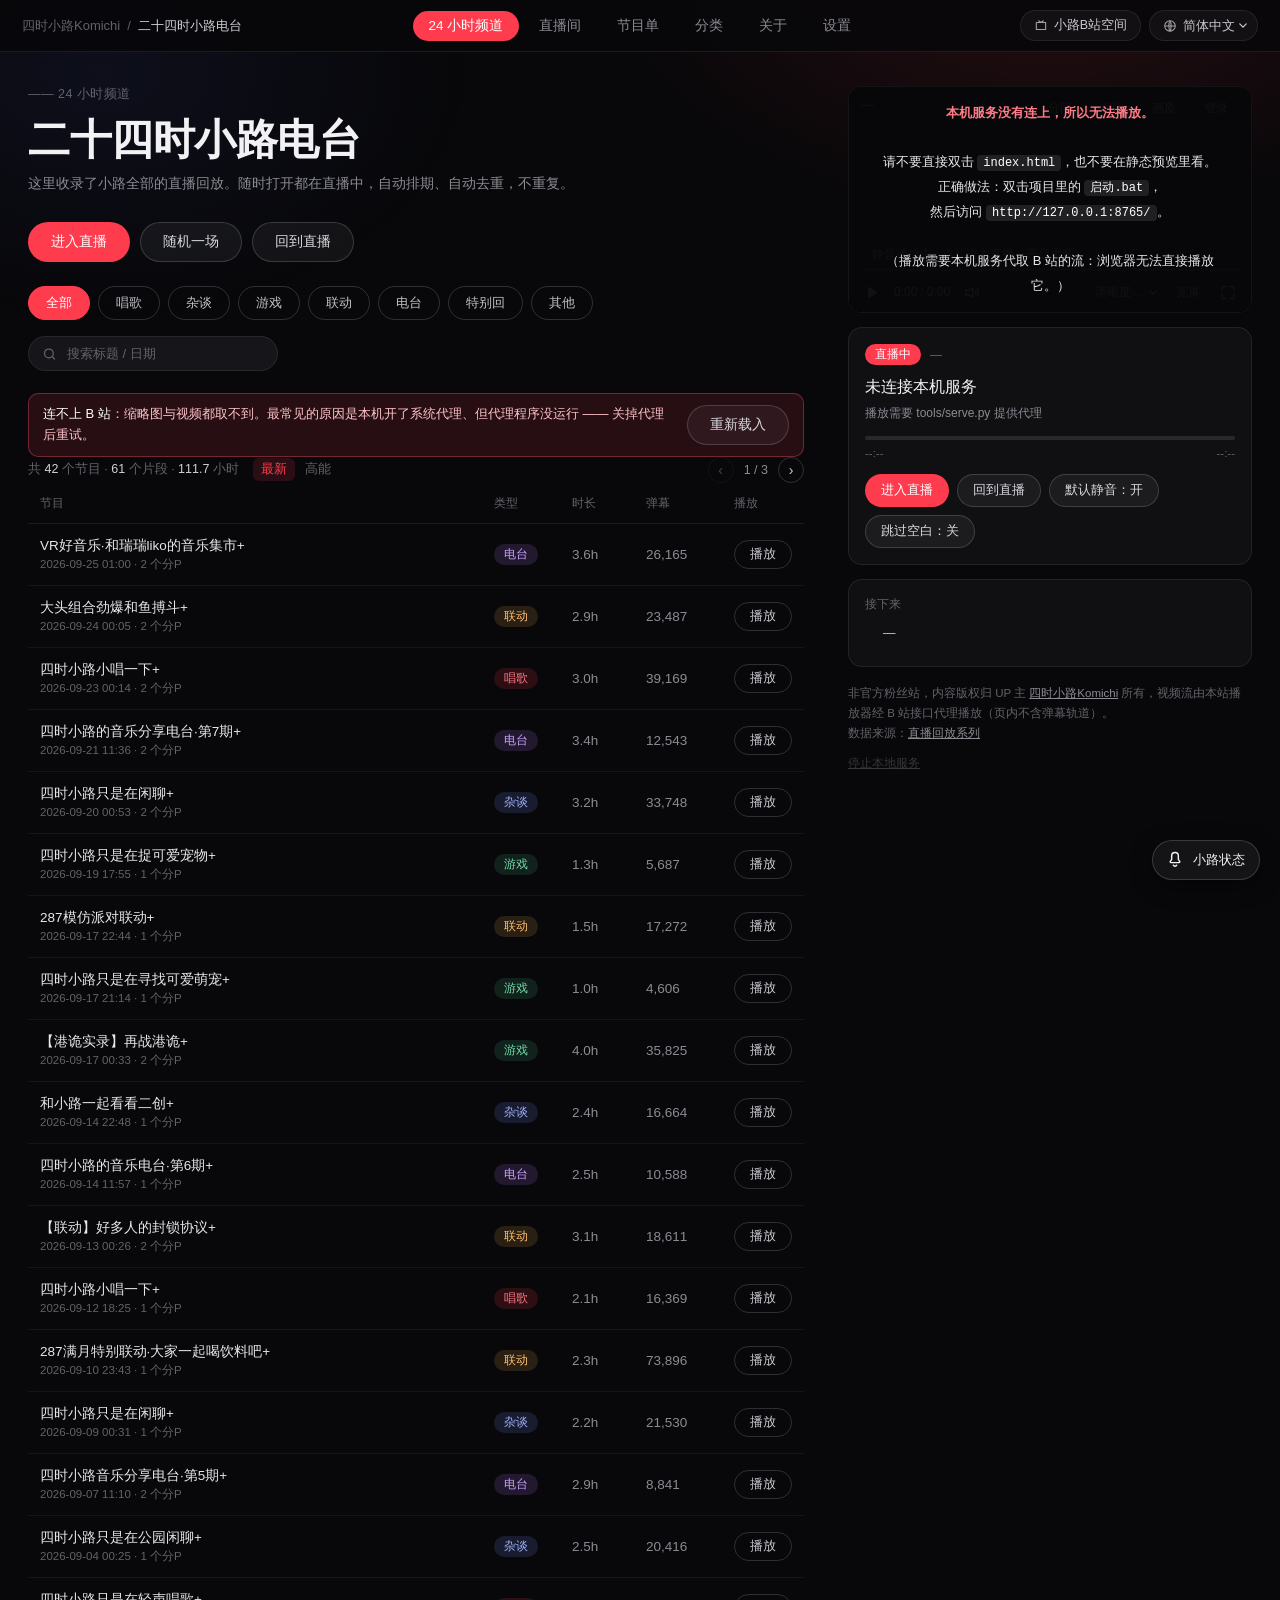
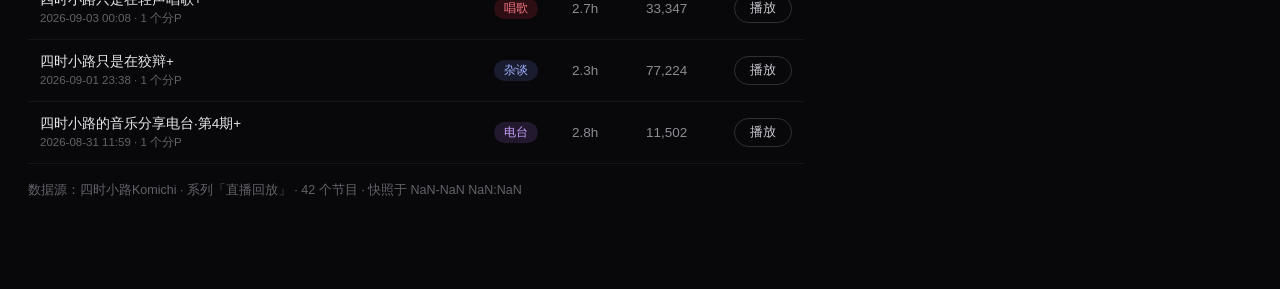
==== index.html @ 68385ced "新增直播间互动与 HTTP-FLV 直播流播放 - 直播间互动：扫码登录取得 SESSDATA + bili_jct，支持发弹幕、独轮车，接口走 WBI 签名 - 直播流播放：内置 mpegts.js" ====
<!DOCTYPE html>
<html lang="zh-CN">
<head>
<meta charset="utf-8">
<meta name="viewport" content="width=device-width, initial-scale=1">
<title>二十四时小路电台 · 四时小路 24 小时直播回放</title>
<link rel="stylesheet" href="assets/style.css">
</head>
<body>
<div class="glow"></div>

<header class="topbar">
  <div class="tb-left">
    <span class="tb-brand">四时小路Komichi</span>
    <span class="tb-sep">/</span>
    <span class="tb-cur">二十四时小路电台</span>
  </div>
  <nav class="tb-tabs">
    <a class="tab" data-view="live" href="#/live">24 小时频道</a>
    <a class="tab" data-view="broadcast" href="#/broadcast">直播间</a>
    <a class="tab" data-view="schedule" href="#/schedule">节目单</a>
    <a class="tab" data-view="categories" href="#/categories">分类</a>
    <a class="tab" data-view="about" href="#/about">关于</a>
    <a class="tab" data-view="settings" href="#/settings">设置</a>
  </nav>
  <div class="tb-right">
    <a class="ghost-btn" href="https://space.bilibili.com/1512246445" target="_blank" rel="noopener">
      <svg viewBox="0 0 24 24" fill="none" stroke="currentColor" stroke-width="1.8" stroke-linecap="round" stroke-linejoin="round"><path d="M4 6h16v12H4z"/><path d="M8 3l4 3 4-3"/></svg>
      小路B站空间
    </a>
    <label class="ghost-btn lang-wrap">
      <svg viewBox="0 0 24 24" fill="none" stroke="currentColor" stroke-width="1.8"><circle cx="12" cy="12" r="9"/><path d="M3 12h18M12 3c2.5 2.7 2.5 15.3 0 18M12 3c-2.5 2.7-2.5 15.3 0 18"/></svg>
      <select id="lang" title="界面语言">
        <option value="zh-Hans">简体中文</option>
        <option value="zh-Hant">繁體中文</option>
      </select>
    </label>
  </div>
</header>

<main class="wrap">
  <aside class="strip strip-left" id="strip-left">
    <div class="strip-h">本场分段<span id="strip-left-sub"></span></div>
    <div class="strip-body" id="strip-left-body"></div>
  </aside>

  <div class="views">

    <section class="view active" id="view-live">
      <div class="eyebrow">—— 24 小时频道</div>
      <h1 class="title">二十四时小路电台</h1>
      <p class="sub">这里收录了小路全部的直播回放。随时打开都在直播中，自动排期、自动去重，不重复。</p>

      <div class="actions">
        <button class="btn primary" data-action="unmute">进入直播</button>
        <button class="btn ghost" id="btn-random">随机一场</button>
        <button class="btn ghost" data-action="resync">回到直播</button>
      </div>

      <div class="filters">
        <div class="chips" id="chips"></div>
        <label class="search">
          <svg viewBox="0 0 24 24" fill="none" stroke="currentColor" stroke-width="2" stroke-linecap="round"><circle cx="11" cy="11" r="7"/><path d="M20 20l-3.5-3.5"/></svg>
          <input id="q" placeholder="搜索标题 / 日期">
        </label>
      </div>

      <div class="net-alert" id="net-alert" hidden></div>

      <div class="list-head">
        <div>
          <span class="stat" id="stat">—</span>
          <span class="sorts">
            <button class="sort active" data-sort="date">最新</button>
            <button class="sort" data-sort="score">高能</button>
          </span>
        </div>
        <div class="pager">
          <button id="prev" aria-label="上一页">‹</button>
          <span id="page-info">1 / 1</span>
          <button id="next" aria-label="下一页">›</button>
        </div>
      </div>

      <table class="list">
        <thead>
          <tr>
            <th class="col-title">节目</th>
            <th class="col-cat">类型</th>
            <th class="col-dur">时长</th>
            <th class="col-dm">弹幕</th>
            <th class="col-act">播放</th>
          </tr>
        </thead>
        <tbody id="rows">
          <tr><td colspan="5" class="empty">正在载入节目单…</td></tr>
        </tbody>
      </table>

      <div class="stat" id="meta-line" style="margin-top:18px"></div>
    </section>

    <section class="view" id="view-broadcast">
      <div class="eyebrow">—— 直播间</div>
      <div class="live-card live-status-card">
        <div class="live-card-h">直播状态</div>
        <div class="live-info" id="live-info">正在获取开播状态…</div>
        <label class="live-qn" id="live-qn-box" hidden>清晰度
          <select id="live-qn"></select>
        </label>
      </div>

      <div class="live-card live-chat-card">
        <div class="live-card-h">实时弹幕<span class="live-wheel-note" id="live-chat-state"></span></div>
        <div class="live-chat" id="live-chat">
          <div class="chat-line chat-sys">连接弹幕服务器…</div>
        </div>
      </div>

      <div class="live-card">
        <div class="live-card-h">发弹幕
          <button class="btn small ghost live-wheel-btn" id="wheel-toggle" type="button">独轮车</button>
        </div>
        <p class="live-note" id="live-cred-state">正在检查登录状态…</p>
        <div class="live-cred" id="live-cred-box" hidden>
          <input id="live-jct" type="password" autocomplete="off"
                 placeholder="粘贴 bili_jct（扫码登录会自动带上）">
          <button class="btn small primary" id="live-jct-save">保存</button>
        </div>
        <div class="live-send">
          <input id="live-msg" maxlength="30" placeholder="发条弹幕吧（最多 30 字）">
          <button class="btn small primary" id="live-send">发送</button>
        </div>
        <div class="live-result" id="live-result"></div>
      </div>

      <div class="live-wheel-pop" id="wheel-pop" hidden>
        <div class="live-card">
          <div class="live-card-h">独轮车
            <button class="btn small ghost live-wheel-btn" id="wheel-close" type="button">收起</button>
          </div>
          <p class="live-note">循环发送同一条弹幕。刷屏有被 B 站限流或封禁弹幕权限的风险，
            请节制；连续 3 次发送失败会自动停止。</p>
          <div class="live-send">
            <input id="wheel-msg" maxlength="30" placeholder="要循环发送的弹幕">
          </div>
          <div class="live-wheel-opts">
            <label>间隔 <input id="wheel-interval" type="number" min="1" max="60" step="0.5" value="3"> 秒</label>
            <label>条数 <input id="wheel-count" type="number" min="1" max="200" value="20"> 条</label>
          </div>
          <div class="qp-btns">
            <button class="btn small primary" id="wheel-start">开始</button>
            <button class="btn small ghost" id="wheel-stop" hidden>停止</button>
          </div>
          <div class="live-result" id="wheel-state"></div>
        </div>
      </div>
    </section>

    <section class="view" id="view-schedule">
      <div class="eyebrow">—— 节目单</div>
      <h1 class="title sm">接下来播什么</h1>
      <p class="sub">频道按固定时间轴循环。同一场在 111.7 小时内只出现一次，所以任意 24 小时内不会有重复。</p>

      <div class="actions">
        <button class="chip" data-horizon="86400">24 小时</button>
        <button class="chip" data-horizon="259200">72 小时</button>
        <button class="chip" data-horizon="0">整个循环</button>
      </div>

      <div class="list-head"><span class="stat" id="sch-stat">—</span></div>

      <table class="list">
        <thead>
          <tr>
            <th class="col-time">开始</th>
            <th class="col-title">节目</th>
            <th class="col-cat">类型</th>
            <th class="col-dur">时长</th>
            <th class="col-act">播放</th>
          </tr>
        </thead>
        <tbody id="sch-rows"></tbody>
      </table>
    </section>

    <section class="view" id="view-categories">
      <div class="eyebrow">—— 分类</div>
      <h1 class="title sm">按类型浏览</h1>
      <p class="sub">分类同时决定排期池：在「24 小时频道」里取消某一类后，时间轴只会在剩下的类型里循环。</p>

      <div class="cat-cards" id="cat-cards"></div>

      <div class="list-head"><span class="stat" id="cat-stat">—</span></div>

      <table class="list">
        <thead>
          <tr>
            <th class="col-title">节目</th>
            <th class="col-cat">类型</th>
            <th class="col-dur">时长</th>
            <th class="col-dm">弹幕</th>
            <th class="col-act">播放</th>
          </tr>
        </thead>
        <tbody id="cat-rows"></tbody>
      </table>
    </section>

    <section class="view" id="view-about">
      <div class="eyebrow">—— 关于</div>
      <h1 class="title sm">关于这个频道</h1>
      <div class="about-grid" id="about-body"></div>
    </section>

    <section class="view" id="view-settings">
      <div class="eyebrow">—— 设置</div>
      <h1 class="title sm">设置</h1>
      <p class="sub">快捷键<b>默认全部留空</b>，需要你自己按一遍来绑定。绑定后在任何页面都生效；
        只存在本机浏览器里，不上传。</p>

      <div class="live-card">
        <div class="live-card-h">快捷键
          <button class="btn small ghost live-wheel-btn" id="keys-reset" type="button">全部清除</button>
        </div>
        <div class="key-list" id="keys-list"></div>
        <p class="live-note" id="keys-tip">点右侧按键格，然后按下你想用的组合键（Esc 取消）。</p>
      </div>

      <div class="live-card" style="margin-top:18px">
        <div class="live-card-h">自动分段
          <button class="btn small ghost live-wheel-btn" id="seg-run" type="button">给最新一期分段</button>
        </div>
        <label class="seg-auto">
          <input type="checkbox" id="seg-auto"> 出现新回放时自动分段
        </label>
        <p class="live-note">分段＝把回放里「在唱」的片段切出来，靠下载音频 + ffmpeg 分析得到，
          每场几分钟到十几分钟。开启后只对新出现的回放生效，不会回头补历史缺口。</p>
        <div class="live-result" id="seg-note"></div>
        <div class="live-result" id="seg-state"></div>
      </div>
      <div class="live-card" style="margin-top:18px">
        <div class="live-card-h">从浏览器一键启动</div>
        <p class="live-note">浏览器不能直接运行 EXE，所以要注册一个自定义协议（只写当前用户，
          不需要管理员）。注册后把下面的链接<b>拖到书签栏</b>：以后点这个书签就能启动本程序
          —— 没在跑就启动，已在跑就把页面打开。</p>
        <p class="proto-row">
          <a class="proto-link" id="proto-link" href="#" draggable="true">▶ 启动小路电台</a>
        </p>
        <div class="qp-btns">
          <button class="btn small primary" id="proto-reg" type="button">注册 / 修复</button>
          <button class="btn small ghost" id="proto-unreg" type="button">取消注册</button>
        </div>
        <div class="live-result" id="proto-state"></div>
      </div>
    </section>

  </div>

  <aside class="col-right">
    <div class="player-box" id="player-box">
      <video id="player" playsinline preload="metadata"></video>

      <div class="pv-top">
        <div class="pv-title" id="pv-title">—</div>
        <div class="pv-topbtns">
          <button class="pv-btn" id="btn-chapters">分段</button>
          <button class="pv-btn" id="btn-mark">标注</button>
          <button class="pv-btn" id="btn-quality">画质</button>
          <button class="pv-btn" id="btn-login"><span id="login-label">登录</span></button>
        </div>
      </div>

      <div class="pv-ctrl" id="pv-ctrl">
        <div class="pv-progress" id="ctrl-progress" title="点击跳转">
          <div class="pv-buffer" id="ctrl-buffer"></div>
          <div class="pv-filled" id="ctrl-filled"></div>
          <div class="pv-dot" id="ctrl-dot"></div>
        </div>
        <div class="pv-bar">
          <button class="pv-ic" id="ctrl-play" title="播放 / 暂停">
            <svg class="i-play" viewBox="0 0 24 24" fill="currentColor"><path d="M7 4l13 8-13 8z"/></svg>
            <svg class="i-pause" viewBox="0 0 24 24" fill="currentColor"><path d="M7 4h3.5v16H7zM13.5 4H17v16h-3.5z"/></svg>
          </button>
          <span class="pv-time"><span id="ctrl-cur">0:00</span><em>/</em><span id="ctrl-dur">0:00</span></span>
          <div class="pv-volwrap">
            <button class="pv-ic" id="ctrl-mute" title="静音">
              <svg class="i-vol" viewBox="0 0 24 24" fill="none" stroke="currentColor" stroke-width="1.8" stroke-linecap="round" stroke-linejoin="round"><path d="M4 9v6h4l5 3.5v-13L8 9H4z"/><path d="M16 9.5a3.5 3.5 0 010 5M18.5 7a7 7 0 010 10"/></svg>
              <svg class="i-mute" viewBox="0 0 24 24" fill="none" stroke="currentColor" stroke-width="1.8" stroke-linecap="round" stroke-linejoin="round"><path d="M4 9v6h4l5 3.5v-13L8 9H4z"/><path d="M16 10l4 4M20 10l-4 4"/></svg>
            </button>
            <input type="range" id="ctrl-vol" class="pv-vol" min="0" max="1" step="0.05" value="1" title="音量">
          </div>
          <div class="pv-grow"></div>
          <select class="pv-sel" id="quality" title="清晰度"><option value="80">清晰度…</option></select>
          <button class="pv-ic pv-txt" id="btn-theater" title="网页全屏">宽屏</button>
          <button class="pv-ic" id="ctrl-fs" title="全屏">
            <svg viewBox="0 0 24 24" fill="none" stroke="currentColor" stroke-width="1.8" stroke-linecap="round" stroke-linejoin="round"><path d="M4 9V5a1 1 0 011-1h4M15 4h4a1 1 0 011 1v4M20 15v4a1 1 0 01-1 1h-4M9 20H5a1 1 0 01-1-1v-4"/></svg>
          </button>
        </div>
      </div>

      <div class="login-panel" id="login-panel" hidden>
        <div class="login-qr" id="login-qr"></div>
        <div class="login-status" id="login-status">正在获取二维码…</div>
        <div class="qp-btns">
          <button class="btn small ghost" id="btn-logout" hidden>退出登录</button>
          <button class="btn small ghost" id="btn-login-close">收起</button>
        </div>
      </div>

      <div class="mute-hint" id="mute-hint">静音播放中 · 点「进入直播」开启声音</div>
      <div class="offline-banner" id="offline-banner" hidden></div>
    </div>

    <div class="quality-panel" id="quality-panel" hidden>
      <div class="qp-h">画质与 1080P</div>
      <p>回放台用的是<b>自己的播放器</b>，清晰度由播放器右上角的<b>清晰度下拉框</b>直接切换，
        不会跳去 B 站页面。视频流由本机服务代取，所以能在页面内直接播放。</p>
      <p><b>未登录最高 480P</b>（接口虽列出 1080P 档位，但未登录时只实际下发 360P/480P）。
        要 1080P 需要登录：点播放器右上角「<b>登录</b>」，
        用 B 站 App 扫码即可，<b>整个过程都在本页完成</b>，不会离开回放台。</p>
      <p>登录信息只保存在本机 <code>tools/sessdata.txt</code>，只发给 B 站自己的接口，
        不经任何第三方。<b>本站不收集、不上传你的账号信息。</b></p>
      <div class="qp-btns">
        <button class="btn small primary" id="btn-login-2">扫码登录 B 站</button>
        <button class="btn small ghost" id="btn-reload-player">重新加载当前片段</button>
        <button class="btn small ghost" id="btn-qp-close">收起</button>
      </div>
    </div>

    <div class="mark-panel" id="mark-panel" hidden>
      <div class="qp-h">标注片段</div>
      <p>片段由 <code>tools/auto_segments.py</code> 从音频响度自动检测，已写入
        <code>data/segments.js</code>。这里用于<b>手工修正</b>个别不准的地方：
        播放到片段开头按 <code>M</code>，到片段结尾再按 <code>M</code>，即成对记下一段。
        标完把下面的 JSON 覆盖到 <code>data/segments.js</code>，再打开「跳过空白」。</p>
      <div class="mp-cur" id="mark-cur">—</div>
      <ol class="mp-list" id="mark-list"><li class="mp-empty">还没有标记</li></ol>
      <div class="qp-btns">
        <button class="btn small ghost" id="btn-mark-undo">撤销上一个</button>
        <button class="btn small ghost" id="btn-mark-clear">清空本分P</button>
      </div>
      <textarea class="mp-json" id="mark-json" readonly rows="5" spellcheck="false"></textarea>
    </div>

    <div class="chapters-panel" id="chapters-panel" hidden>
      <div class="qp-h">本场分段<span id="chapters-sub"></span></div>
      <div class="chap-list" id="chap-list"></div>
    </div>

    <div class="np">
      <div class="np-top">
        <span class="badge" id="np-live">直播中</span>
        <span class="np-cat" id="np-cat">—</span>
      </div>
      <div class="np-title" id="np-title">正在载入…</div>
      <div class="np-meta" id="np-meta">—</div>
      <div class="bar"><i id="np-bar"></i></div>
      <div class="np-times"><span id="np-pos">--:--</span><span id="np-dur">--:--</span></div>
      <div class="np-btns">
        <button class="btn small primary" data-action="unmute">进入直播</button>
        <button class="btn small ghost" data-action="resync">回到直播</button>
        <button class="btn small ghost" id="btn-mutedef">默认静音：开</button>
        <button class="btn small ghost" id="btn-skip">跳过空白：关</button>
      </div>
    </div>

    <div class="next">
      <div class="next-h">接下来</div>
      <ol id="next-list"><li>—</li></ol>
    </div>

    <div class="credits">
      非官方粉丝站，内容版权归 UP 主
      <a href="https://space.bilibili.com/1512246445" target="_blank" rel="noopener">四时小路Komichi</a>
      所有，视频流由本站播放器经 B 站接口代理播放（页内不含弹幕轨道）。<br>
      数据来源：<a href="https://space.bilibili.com/1512246445/lists/5157110?type=series" target="_blank" rel="noopener">直播回放系列</a>
      <br><button id="btn-quit" type="button" style="margin-top:10px;background:none;border:0;padding:0;color:inherit;opacity:.5;font:inherit;text-decoration:underline;cursor:pointer">停止本地服务</button>
    </div>
  </aside>

  <aside class="strip strip-right" id="strip-right">
    <div class="strip-h">接下来</div>
    <div class="strip-body" id="strip-right-body"></div>
  </aside>
</main>

<!-- 小路状态：右下角悬浮按钮，点击展开面板。
     默认收起，避免遮挡视频；有新内容时按钮显示红点提示。 -->
<div class="status-dock" id="status-dock">
  <button class="status-fab" id="status-fab" type="button"
          aria-expanded="false" aria-controls="status-panel" title="小路状态">
    <span class="status-fab-dot" id="status-fab-dot" hidden></span>
    <svg viewBox="0 0 24 24" width="20" height="20" aria-hidden="true">
      <path d="M12 3a4 4 0 0 1 4 4v4.2l1.6 2.4a1 1 0 0 1-.83 1.55H7.23a1 1 0 0 1-.83-1.55L8 11.2V7a4 4 0 0 1 4-4Z"
            fill="none" stroke="currentColor" stroke-width="1.7" stroke-linejoin="round"/>
      <path d="M10 18.2a2.2 2.2 0 0 0 4 0" fill="none" stroke="currentColor"
            stroke-width="1.7" stroke-linecap="round"/>
    </svg>
    <span class="status-fab-text">小路状态</span>
  </button>

  <div class="status-panel" id="status-panel" hidden>
    <div class="status-panel-h">
      <span>小路状态</span>
      <div class="status-panel-tools">
        <button class="status-mini" id="status-refresh" type="button" title="刷新">刷新</button>
        <button class="status-mini" id="status-close" type="button" title="收起">收起</button>
      </div>
    </div>

    <div class="status-panel-body" id="status-body">
      <div class="status-loading" id="status-loading">正在获取最新状态…</div>
    </div>

    <div class="status-panel-f" id="status-foot"></div>
  </div>
</div>

<script src="data/programs.js"></script>
<script src="data/segments.js"></script>
<script src="data/setlists.js"></script>
<script src="data/labels.js"></script>
<script src="assets/qrcode.min.js"></script>
<script src="assets/dash.all.min.js"></script>
<script src="assets/mpegts.js"></script>
<script src="assets/app.js"></script>
<script>
// 单文件分发后没有「停止.bat」了，停止入口放在页面上。
// 服务只绑 127.0.0.1，这个请求只会打到本机服务。
document.getElementById("btn-quit").addEventListener("click", function () {
  if (!window.confirm("停止本机服务？\n\n停止后本页将无法继续播放，需要重新双击 EXE 才能再用。")) return;
  var done = function () {
    document.body.innerHTML =
      '<div style="padding:80px 24px;text-align:center;font:16px/2 system-ui,sans-serif">' +
      '服务已停止，可以关闭此页面了。</div>';
  };
  fetch("api/quit").then(done, done);   // 服务一关 fetch 本身就会断，成功失败都当已停止
});
</script>
</body>
</html>
---- assets/style.css ----
:root {
  --bg: #08080a;
  --panel: #101013;
  --panel-2: #16161a;
  --line: rgba(255, 255, 255, .08);
  --line-2: rgba(255, 255, 255, .16);
  --text: #f2f2f4;
  --muted: #8b8b93;
  --muted-2: #62626a;
  --red: #ff3b4e;
  --red-soft: rgba(255, 59, 78, .14);
  --radius: 14px;
}

* { box-sizing: border-box; }

html, body {
  margin: 0;
  padding: 0;
  background: var(--bg);
  color: var(--text);
  font-family: -apple-system, BlinkMacSystemFont, "Segoe UI", "PingFang SC",
               "Hiragino Sans GB", "Microsoft YaHei", sans-serif;
  font-size: 14px;
  -webkit-font-smoothing: antialiased;
}

body { min-height: 100vh; }

.glow {
  position: fixed;
  inset: 0;
  pointer-events: none;
  z-index: 0;
  background:
    radial-gradient(760px 460px at 82% -6%, rgba(255, 59, 78, .13), transparent 62%),
    radial-gradient(620px 420px at 8% 8%, rgba(90, 110, 255, .07), transparent 60%);
}

/* ---------------------------------------------------------------- 顶栏 */

.topbar {
  position: sticky;
  top: 0;
  z-index: 20;
  display: grid;
  grid-template-columns: 1fr auto 1fr;
  align-items: center;
  height: 52px;
  padding: 0 22px;
  background: rgba(8, 8, 10, .86);
  backdrop-filter: blur(14px);
  border-bottom: 1px solid var(--line);
}

.tb-left { display: flex; align-items: center; gap: 7px; font-size: 13px; }
.tb-brand { color: var(--muted-2); }
.tb-sep { color: var(--muted-2); }
.tb-cur { color: #cfcfd6; }

.tb-tabs { display: flex; align-items: center; gap: 4px; }
.tab {
  padding: 6px 16px;
  border-radius: 999px;
  font-size: 13.5px;
  color: var(--muted);
  cursor: pointer;
  user-select: none;
  text-decoration: none;
  transition: color .15s, background .15s;
}
.tab:hover { color: #d8d8de; }
.tab.active { background: var(--red); color: #fff; font-weight: 500; }

.tb-right { display: flex; justify-content: flex-end; gap: 8px; }
.ghost-btn {
  display: inline-flex;
  align-items: center;
  gap: 6px;
  padding: 6px 13px;
  border-radius: 999px;
  border: 1px solid var(--line);
  background: rgba(255, 255, 255, .04);
  color: #c9c9d1;
  font-size: 12.5px;
  text-decoration: none;
  cursor: pointer;
  transition: border-color .15s, color .15s;
}
.ghost-btn:hover { border-color: var(--line-2); color: #fff; }
.ghost-btn svg { width: 14px; height: 14px; opacity: .8; }

.lang-wrap { padding-right: 8px; }
.lang-wrap select {
  appearance: none;
  -webkit-appearance: none;
  border: 0;
  background: none;
  color: inherit;
  font-family: inherit;
  font-size: 12.5px;
  cursor: pointer;
  outline: none;
  padding-right: 14px;
  background-image: url("data:image/svg+xml;charset=utf8,%3Csvg xmlns='http://www.w3.org/2000/svg' viewBox='0 0 10 6'%3E%3Cpath d='M1 1l4 4 4-4' fill='none' stroke='%23c9c9d1' stroke-width='1.5' stroke-linecap='round'/%3E%3C/svg%3E");
  background-repeat: no-repeat;
  background-position: right 2px center;
  background-size: 8px 5px;
}
.lang-wrap select option { background: #16161a; color: #e8e8ec; }

/* ---------------------------------------------------------------- 布局 */

.wrap {
  position: relative;
  z-index: 1;
  display: grid;
  grid-template-columns: minmax(0, 1fr) 404px;
  gap: 44px;
  max-width: 1280px;
  margin: 0 auto;
  padding: 34px 28px 90px;
}

.col-right { position: sticky; top: 76px; align-self: start; }

/* ---------------------------------------------------------------- Hero */

.eyebrow {
  font-size: 12.5px;
  color: var(--muted-2);
  letter-spacing: .04em;
  margin-bottom: 14px;
}

.title {
  margin: 0 0 10px;
  font-size: 42px;
  line-height: 1.1;
  font-weight: 600;
  letter-spacing: -.01em;
}
.title.sm { font-size: 30px; }

/* 视图切换：一次只显示一个 */
.views > .view { display: none; }
.views > .view.active { display: block; }

.sub {
  margin: 0 0 26px;
  font-size: 13.5px;
  line-height: 1.7;
  color: var(--muted);
  max-width: 560px;
}

.actions { display: flex; flex-wrap: wrap; gap: 10px; margin-bottom: 24px; }

.btn {
  border: 1px solid transparent;
  border-radius: 999px;
  padding: 10px 22px;
  font-size: 13.5px;
  font-family: inherit;
  cursor: pointer;
  transition: background .15s, border-color .15s, color .15s, opacity .15s;
}
.btn.primary { background: var(--red); color: #fff; font-weight: 500; }
.btn.primary:hover { background: #ff5264; }
.btn.primary.done { background: rgba(255, 255, 255, .07); color: var(--muted); cursor: default; }
.btn.ghost {
  background: rgba(255, 255, 255, .05);
  border-color: var(--line-2);
  color: #d8d8de;
}
.btn.ghost:hover { background: rgba(255, 255, 255, .1); color: #fff; }
.btn.small { padding: 7px 15px; font-size: 12.5px; }
.btn:disabled { opacity: .4; cursor: not-allowed; }

/* ---------------------------------------------------------------- 筛选 */

.filters {
  display: flex;
  align-items: center;
  justify-content: space-between;
  gap: 16px;
  flex-wrap: wrap;
  margin-bottom: 22px;
}

.chips { display: flex; flex-wrap: wrap; gap: 8px; }
.chip {
  padding: 7px 17px;
  border-radius: 999px;
  border: 1px solid var(--line-2);
  background: transparent;
  color: #c2c2ca;
  font-size: 13px;
  font-family: inherit;
  cursor: pointer;
  transition: all .15s;
}
.chip:hover { color: #fff; border-color: rgba(255, 255, 255, .3); }
.chip.active {
  background: var(--red);
  border-color: var(--red);
  color: #fff;
  font-weight: 500;
}

.search { position: relative; display: block; }
.search svg {
  position: absolute;
  left: 14px;
  top: 50%;
  transform: translateY(-50%);
  width: 15px;
  height: 15px;
  color: var(--muted-2);
  pointer-events: none;
}
.search input {
  width: 250px;
  padding: 9px 16px 9px 38px;
  border-radius: 999px;
  border: 1px solid var(--line);
  background: var(--panel-2);
  color: var(--text);
  font-size: 13px;
  font-family: inherit;
  outline: none;
  transition: border-color .15s;
}
.search input::placeholder { color: var(--muted-2); }
.search input:focus { border-color: rgba(255, 59, 78, .55); }

/* ---------------------------------------------------------------- 列表 */

.list-head {
  display: flex;
  align-items: center;
  justify-content: space-between;
  gap: 16px;
  margin-bottom: 12px;
}

.stat { font-size: 12.5px; color: var(--muted-2); }
.stat b { color: #cfcfd6; font-weight: 500; }

.sorts { display: inline-flex; gap: 2px; margin-left: 10px; }
.sort {
  border: 0;
  background: transparent;
  color: var(--muted-2);
  font-size: 12.5px;
  font-family: inherit;
  padding: 3px 8px;
  border-radius: 6px;
  cursor: pointer;
}
.sort:hover { color: #d8d8de; }
.sort.active { color: var(--red); background: var(--red-soft); }

.pager { display: flex; align-items: center; gap: 10px; font-size: 12.5px; color: var(--muted); }
.pager button {
  width: 26px;
  height: 26px;
  border-radius: 50%;
  border: 1px solid var(--line-2);
  background: transparent;
  color: #c9c9d1;
  cursor: pointer;
  font-size: 14px;
  line-height: 1;
  font-family: inherit;
}
.pager button:hover:not(:disabled) { border-color: var(--red); color: var(--red); }
.pager button:disabled { opacity: .3; cursor: not-allowed; }

.list { width: 100%; border-collapse: collapse; table-layout: fixed; }
.list th {
  padding: 0 12px 11px;
  font-size: 12px;
  font-weight: 500;
  color: var(--muted-2);
  text-align: left;
  border-bottom: 1px solid var(--line);
}
.list td {
  padding: 13px 12px;
  border-bottom: 1px solid rgba(255, 255, 255, .055);
  font-size: 13.5px;
  vertical-align: middle;
}
.list tbody tr { transition: background .12s; }
.list tbody tr:hover { background: rgba(255, 255, 255, .028); }
.list tbody tr.playing { background: rgba(255, 59, 78, .07); }

.col-title { width: auto; }
.col-time { width: 96px; }
.col-cat { width: 78px; }
.col-dur { width: 74px; }
.col-dm { width: 88px; }
.col-act { width: 82px; }

.cell-title { display: flex; align-items: center; gap: 12px; min-width: 0; }
.cell-title img {
  width: 58px;
  height: 33px;
  border-radius: 6px;
  object-fit: cover;
  background: var(--panel-2);
  flex: 0 0 auto;
}
.cell-title .tt { min-width: 0; }
.cell-title .tt .n {
  display: block;
  color: #e8e8ec;
  white-space: nowrap;
  overflow: hidden;
  text-overflow: ellipsis;
}
.cell-title .tt .d { display: block; font-size: 11.5px; color: var(--muted-2); margin-top: 2px; }

.tag {
  display: inline-block;
  padding: 3px 10px;
  border-radius: 999px;
  font-size: 11.5px;
  background: rgba(255, 255, 255, .06);
  color: #b9b9c2;
}
.tag.t-唱歌 { background: rgba(255, 59, 78, .15); color: #ff7b88; }
.tag.t-杂谈 { background: rgba(120, 150, 255, .15); color: #9fb0ff; }
.tag.t-游戏 { background: rgba(80, 200, 150, .14); color: #74d6ab; }
.tag.t-联动 { background: rgba(255, 175, 80, .14); color: #ffc170; }
.tag.t-电台 { background: rgba(190, 130, 255, .15); color: #c9a2ff; }
.tag.t-特别回 { background: rgba(255, 235, 120, .13); color: #e8d778; }

.mono { color: var(--muted); font-variant-numeric: tabular-nums; }

.play-btn {
  padding: 5px 15px;
  border-radius: 999px;
  border: 1px solid var(--line-2);
  background: transparent;
  color: #c9c9d1;
  font-size: 12.5px;
  font-family: inherit;
  cursor: pointer;
  transition: all .15s;
}
.play-btn:hover { border-color: var(--red); color: var(--red); }

.empty { padding: 46px 0; text-align: center; color: var(--muted-2); font-size: 13px; }

/* 节目单：日期分隔行 */
tr.day-row td {
  padding: 22px 12px 8px;
  font-size: 12px;
  color: var(--muted-2);
  border-bottom: 0;
}
tr.live-row td { background: rgba(255, 59, 78, .07); }
.time-cell { color: #e8e8ec; font-variant-numeric: tabular-nums; }
.time-cell small { display: block; font-size: 11px; color: var(--muted-2); margin-top: 2px; }

/* 分类卡片 */
.cat-cards {
  display: grid;
  grid-template-columns: repeat(auto-fill, minmax(184px, 1fr));
  gap: 12px;
  margin-bottom: 26px;
}
.cat-card {
  text-align: left;
  padding: 15px 16px;
  border-radius: var(--radius);
  border: 1px solid var(--line);
  background: var(--panel);
  color: inherit;
  font-family: inherit;
  cursor: pointer;
  transition: border-color .15s, background .15s;
}
.cat-card:hover { border-color: var(--line-2); background: var(--panel-2); }
.cat-card.active { border-color: var(--red); background: var(--red-soft); }
.cat-card .cc-n { font-size: 15px; font-weight: 500; margin-bottom: 9px; }
.cat-card .cc-s { font-size: 12px; line-height: 1.75; color: var(--muted); }
.cat-card .cc-s b { color: #d8d8de; font-weight: 500; }
.cat-card .cc-t {
  margin-top: 3px;
  font-size: 12px;
  color: var(--muted-2);
  white-space: nowrap;
  overflow: hidden;
  text-overflow: ellipsis;
}

/* 关于 */
.about-grid { display: grid; gap: 16px; }
.about-block {
  padding: 18px 20px;
  border-radius: var(--radius);
  border: 1px solid var(--line);
  background: var(--panel);
}
.about-block h3 { margin: 0 0 11px; font-size: 14px; font-weight: 500; }
.about-block p { margin: 0 0 9px; font-size: 13px; line-height: 1.85; color: #b9b9c2; }
.about-block p:last-child { margin-bottom: 0; }
.about-block ul { margin: 0; padding-left: 20px; }
.about-block li { font-size: 13px; line-height: 1.85; color: #b9b9c2; margin-bottom: 5px; }
.about-block code {
  font-family: Consolas, "Courier New", monospace;
  font-size: 12px;
  background: rgba(255, 255, 255, .07);
  padding: 1px 6px;
  border-radius: 4px;
}
.about-block a { color: #ff7b88; }
.about-kv { display: grid; grid-template-columns: repeat(auto-fill, minmax(148px, 1fr)); gap: 14px; }
.about-kv div { font-size: 12px; color: var(--muted-2); }
.about-kv b { display: block; font-size: 18px; font-weight: 500; color: var(--text); margin-bottom: 4px; }

/* ---------------------------------------------------------------- 播放区 */

.player-box {
  position: relative;
  aspect-ratio: 16 / 9;
  border-radius: var(--radius);
  overflow: hidden;
  border: 1px solid var(--line);
  background: #000;
}
.player-box iframe { position: absolute; inset: 0; display: block; width: 100%; height: 100%; border: 0; }
.player-box video { position: absolute; inset: 0; display: block; width: 100%; height: 100%; background: #000; }

/* 清晰度下拉：直接放在播放器上，切换不离开本页 */
.quality-sel {
  appearance: none;
  -webkit-appearance: none;
  padding-right: 24px;
  background-image: url("data:image/svg+xml;charset=utf8,%3Csvg xmlns='http://www.w3.org/2000/svg' viewBox='0 0 10 6'%3E%3Cpath d='M1 1l4 4 4-4' fill='none' stroke='%23c9c9d1' stroke-width='1.5' stroke-linecap='round'/%3E%3C/svg%3E");
  background-repeat: no-repeat;
  background-position: right 9px center;
  background-size: 9px 6px;
}
.quality-sel option { background: #16161a; color: #e8e8ec; }

/* 扫码登录面板：盖在画面上，不跳走 */
.login-panel {
  position: absolute;
  inset: 0;
  z-index: 4;
  display: flex;
  flex-direction: column;
  align-items: center;
  justify-content: center;
  gap: 11px;
  background: rgba(8, 8, 10, .95);
}
.login-panel[hidden] { display: none; }
.login-qr {
  width: 168px;
  height: 168px;
  padding: 8px;
  border-radius: 10px;
  background: #fff;
  display: flex;
  align-items: center;
  justify-content: center;
}
.login-qr img,
.login-qr canvas { display: block; width: 152px !important; height: 152px !important; }
.login-status { font-size: 12.5px; color: #c9c9d1; text-align: center; line-height: 1.7; }
.login-panel .qp-btns { margin-top: 0; }

/* 本机服务没连上时的说明：直接盖在画面上，把原因和做法写清楚 */
.offline-banner {
  position: absolute;
  inset: 0;
  z-index: 5;
  display: flex;
  align-items: center;
  justify-content: center;
  padding: 28px;
  background: rgba(8, 8, 10, .96);
  color: #e8e8ec;
  font-size: 13px;
  line-height: 1.9;
  text-align: center;
}
.offline-banner[hidden] { display: none; }
.offline-banner b { color: #ff7b88; }
.offline-banner code {
  font-family: Consolas, "Courier New", monospace;
  font-size: 12px;
  background: rgba(255, 255, 255, .1);
  padding: 1px 6px;
  border-radius: 4px;
  color: #fff;
}

.pv-ctrl {
  position: absolute;
  left: 0; right: 0; bottom: 0;
  z-index: 3;
  background: linear-gradient(to top, rgba(0, 0, 0, .82), rgba(0, 0, 0, 0));
}

.pv-progress {
  position: relative;
  display: flex;
  align-items: center;
  height: 15px;
  margin: 0 12px;
  cursor: pointer;
}
.pv-progress::before {
  content: '';
  position: absolute;
  left: 0; right: 0;
  height: 3px;
  border-radius: 2px;
  background: rgba(255, 255, 255, .22);
}
.pv-buffer, .pv-filled {
  position: absolute;
  left: 0;
  width: 0;
  height: 3px;
  border-radius: 2px;
}
.pv-buffer { background: rgba(255, 255, 255, .34); }
.pv-filled { background: var(--red); }
.pv-dot {
  position: absolute;
  left: 0;
  width: 11px; height: 11px;
  border-radius: 50%;
  background: #fff;
  transform: translateX(-50%) scale(0);
  transition: transform .12s;
}
.pv-progress:hover .pv-dot { transform: translateX(-50%) scale(1); }
.pv-progress:hover::before,
.pv-progress:hover .pv-buffer,
.pv-progress:hover .pv-filled { height: 5px; }

.pv-bar {
  display: flex;
  align-items: center;
  gap: 3px;
  padding: 0 8px 5px;
  color: #fff;
}
.pv-ic {
  width: 30px; height: 30px;
  border: 0;
  border-radius: 4px;
  background: none;
  color: #fff;
  display: inline-flex;
  align-items: center;
  justify-content: center;
  cursor: pointer;
  transition: background .15s;
}
.pv-ic:hover { background: rgba(255, 255, 255, .16); }
.pv-ic svg { width: 19px; height: 19px; }
.pv-ic .i-pause, .pv-ic .i-mute { display: none; }
.pv-ic.playing .i-play { display: none; }
.pv-ic.playing .i-pause { display: block; }
.pv-ic.muted .i-vol { display: none; }
.pv-ic.muted .i-mute { display: block; }
.pv-txt { width: auto; padding: 0 10px; font-size: 12px; font-family: inherit; }

.pv-time {
  padding: 0 4px;
  font-size: 12px;
  color: #fff;
  white-space: nowrap;
  font-variant-numeric: tabular-nums;
}
.pv-time em { font-style: normal; margin: 0 3px; color: rgba(255, 255, 255, .5); }

.pv-volwrap { display: flex; align-items: center; }
.pv-vol {
  width: 0;
  height: 3px;
  margin-left: 2px;
  opacity: 0;
  border-radius: 2px;
  background: rgba(255, 255, 255, .3);
  outline: none;
  cursor: pointer;
  -webkit-appearance: none;
  appearance: none;
  transition: width .18s, opacity .18s;
}
.pv-volwrap:hover .pv-vol { width: 64px; opacity: 1; }
.pv-vol::-webkit-slider-thumb {
  -webkit-appearance: none;
  width: 10px; height: 10px;
  border: 0;
  border-radius: 50%;
  background: #fff;
  cursor: pointer;
}

.pv-grow { flex: 1 1 auto; }

.pv-sel {
  padding: 5px 20px 5px 8px;
  border: 0;
  border-radius: 4px;
  background: none;
  color: #fff;
  font-size: 12px;
  font-family: inherit;
  cursor: pointer;
  -webkit-appearance: none;
  appearance: none;
  background-image: url("data:image/svg+xml;charset=utf8,%3Csvg xmlns='http://www.w3.org/2000/svg' viewBox='0 0 10 6'%3E%3Cpath d='M1 1l4 4 4-4' fill='none' stroke='%23ffffff' stroke-width='1.5' stroke-linecap='round'/%3E%3C/svg%3E");
  background-repeat: no-repeat;
  background-position: right 6px center;
  background-size: 8px 5px;
}
.pv-sel:hover { background-color: rgba(255, 255, 255, .16); }
.pv-sel option { background: #16161a; color: #e8e8ec; }

/* 本机服务没连上时的说明：直接盖在画面上，把原因和做法写清楚 */
.offline-banner {
  position: absolute;
  inset: 0;
  z-index: 5;
  display: flex;
  align-items: center;
  justify-content: center;
  padding: 28px;
  background: rgba(8, 8, 10, .96);
  color: #e8e8ec;
  font-size: 13px;
  line-height: 1.9;
  text-align: center;
}
.offline-banner[hidden] { display: none; }
.offline-banner b { color: #ff7b88; }
.offline-banner code {
  font-family: Consolas, "Courier New", monospace;
  font-size: 12px;
  background: rgba(255, 255, 255, .1);
  padding: 1px 6px;
  border-radius: 4px;
  color: #fff;
}

/* 原生播放控件：底部固定，渐变背景，鼠标进入 player-box 之外的悬停控件更明显 */
.player-controls {
  position: absolute;
  left: 0;
  right: 0;
  bottom: 0;
  z-index: 3;
  display: flex;
  align-items: center;
  gap: 8px;
  padding: 6px 10px;
  color: #e8e8ec;
  background: linear-gradient(to top, rgba(0, 0, 0, .78), rgba(0, 0, 0, 0));
  opacity: .35;
  transition: opacity .18s;
  font-size: 12px;
}
.player-box:hover .player-controls,
.player-controls:focus-within,
.player-controls.paused { opacity: 1; }
.player-controls button { background: none; border: 0; padding: 0; }

.ctrl {
  width: 28px;
  height: 28px;
  display: inline-flex;
  align-items: center;
  justify-content: center;
  color: #e8e8ec;
  cursor: pointer;
  border-radius: 6px;
}
.ctrl:hover { background: rgba(255, 255, 255, .14); }
.ctrl svg { width: 16px; height: 16px; }
.ctrl .ic-pause, .ctrl .ic-vol-mute { display: none; }
.ctrl.playing .ic-play { display: none; }
.ctrl.playing .ic-pause { display: block; }
.ctrl.muted .ic-vol-hi { display: none; }
.ctrl.muted .ic-vol-mute { display: block; }

.ctrl-time {
  font-variant-numeric: tabular-nums;
  color: #e8e8ec;
  white-space: nowrap;
  min-width: 92px;
  text-align: center;
  letter-spacing: .3px;
}
.ctrl-sep { color: var(--muted-2); margin: 0 4px; }

.ctrl-progress {
  position: relative;
  flex: 1 1 auto;
  height: 4px;
  border-radius: 2px;
  background: rgba(255, 255, 255, .15);
  cursor: pointer;
}
.ctrl-progress:hover { height: 6px; }
.ctrl-filled {
  position: absolute;
  inset: 0 auto 0 0;
  width: 0;
  background: var(--red);
  border-radius: 2px;
  pointer-events: none;
}
.ctrl-buffer {
  position: absolute;
  inset: 0 auto 0 0;
  width: 0;
  background: rgba(255, 255, 255, .35);
  border-radius: 2px;
  pointer-events: none;
}
.ctrl-vol {
  flex: 0 0 70px;
  -webkit-appearance: none;
  appearance: none;
  height: 4px;
  background: rgba(255, 255, 255, .25);
  border-radius: 2px;
  outline: none;
  cursor: pointer;
}
.ctrl-vol::-webkit-slider-thumb {
  -webkit-appearance: none;
  appearance: none;
  width: 12px; height: 12px; border-radius: 50%;
  background: #e8e8ec;
  border: 0;
  cursor: pointer;
}

.pv-top {
  position: absolute;
  left: 0; right: 0; top: 0;
  z-index: 3;
  display: flex;
  align-items: flex-start;
  justify-content: space-between;
  gap: 10px;
  padding: 10px 12px 28px;
  background: linear-gradient(to bottom, rgba(0, 0, 0, .62), rgba(0, 0, 0, 0));
}

.pv-title {
  min-width: 0;
  font-size: 13px;
  color: #fff;
  text-shadow: 0 1px 3px rgba(0, 0, 0, .7);
  overflow: hidden;
  text-overflow: ellipsis;
  white-space: nowrap;
}
.pv-topbtns { display: flex; gap: 6px; flex: 0 0 auto; }
.pv-btn {
  padding: 3px 11px;
  border: 0;
  border-radius: 4px;
  background: rgba(0, 0, 0, .45);
  color: #fff;
  font-size: 12px;
  font-family: inherit;
  cursor: pointer;
  transition: background .15s;
}
.pv-btn:hover { background: var(--red); }

.mute-hint {
  position: absolute;
  left: 12px;
  bottom: 46px;
  padding: 4px 11px;
  border-radius: 999px;
  background: rgba(0, 0, 0, .62);
  color: #d8d8de;
  font-size: 11.5px;
  backdrop-filter: blur(6px);
}
.mute-hint[hidden] { display: none; }


/* 播放器下方的工具面板（画质说明 / 片段标注） */
.quality-panel,
.mark-panel,
.chapters-panel {
  margin-top: 10px;
  padding: 15px 17px;
  border-radius: var(--radius);
  border: 1px solid var(--line-2);
  background: var(--panel-2);
  font-size: 12.5px;
  line-height: 1.8;
  color: #c2c2ca;
}
.quality-panel[hidden],
.mark-panel[hidden],
.chapters-panel[hidden] { display: none; }
.quality-panel .qp-h,
.mark-panel .qp-h,
.chapters-panel .qp-h { font-size: 13.5px; font-weight: 500; color: var(--text); margin-bottom: 9px; }
.chapters-panel .qp-h span { font-size: 11.5px; font-weight: 400; color: var(--muted-2); margin-left: 6px; }
.quality-panel p,
.mark-panel p { margin: 0 0 8px; }
.quality-panel p:last-of-type,
.mark-panel p:last-of-type { margin-bottom: 0; }
.quality-panel b,
.mark-panel b { color: #e8e8ec; font-weight: 500; }
.qp-btns { display: flex; flex-wrap: wrap; gap: 8px; margin-top: 13px; }
.qp-btns .btn { text-decoration: none; display: inline-flex; align-items: center; }

.mark-panel code,
.chap-empty code {
  font-family: Consolas, "Courier New", monospace;
  font-size: 11.5px;
  background: rgba(255, 255, 255, .08);
  padding: 1px 5px;
  border-radius: 4px;
}
.mp-cur {
  margin: 11px 0 9px;
  padding: 8px 11px;
  border-radius: 8px;
  background: rgba(255, 255, 255, .05);
  font-size: 12px;
  color: #d8d8de;
  font-variant-numeric: tabular-nums;
}
.mp-list { margin: 0; padding-left: 20px; max-height: 168px; overflow-y: auto; }
.mp-list li { font-size: 12px; color: #c9c9d1; line-height: 1.7; font-variant-numeric: tabular-nums; }
.mp-list li.mp-empty { list-style: none; margin-left: -20px; color: var(--muted-2); }
.mp-list li b { color: var(--red); font-weight: 500; }
.mp-json {
  width: 100%;
  margin-top: 12px;
  padding: 10px 12px;
  border-radius: 8px;
  border: 1px solid var(--line);
  background: rgba(0, 0, 0, .3);
  color: #b9b9c2;
  font-family: Consolas, "Courier New", monospace;
  font-size: 11.5px;
  line-height: 1.6;
  resize: vertical;
  outline: none;
}

.np {
  margin-top: 14px;
  padding: 16px;
  border-radius: var(--radius);
  border: 1px solid var(--line);
  background: var(--panel);
}

.np-top { display: flex; align-items: center; gap: 9px; margin-bottom: 11px; }
.badge {
  padding: 3px 10px;
  border-radius: 999px;
  background: var(--red);
  color: #fff;
  font-size: 11.5px;
  font-weight: 500;
}
.badge.off { background: rgba(255, 255, 255, .1); color: var(--muted); }
.np-cat { font-size: 12px; color: var(--muted-2); }

.np-title {
  font-size: 15.5px;
  font-weight: 500;
  line-height: 1.45;
  margin-bottom: 6px;
}
.np-meta { font-size: 12px; color: var(--muted); margin-bottom: 14px; }

.bar { height: 4px; border-radius: 2px; background: rgba(255, 255, 255, .1); overflow: hidden; }
.bar i { display: block; height: 100%; width: 0; background: var(--red); border-radius: 2px; }

.np-times {
  display: flex;
  justify-content: space-between;
  margin-top: 7px;
  font-size: 11.5px;
  color: var(--muted-2);
  font-variant-numeric: tabular-nums;
}

.np-btns { display: flex; flex-wrap: wrap; gap: 8px; margin-top: 15px; }

.next {
  margin-top: 14px;
  padding: 16px;
  border-radius: var(--radius);
  border: 1px solid var(--line);
  background: var(--panel);
}
.next-h { font-size: 12px; color: var(--muted-2); margin-bottom: 11px; }
.next ol { margin: 0; padding-left: 18px; }
.next li {
  font-size: 12.5px;
  color: #c9c9d1;
  line-height: 1.55;
  margin-bottom: 7px;
  overflow: hidden;
  text-overflow: ellipsis;
}
.next li span { color: var(--muted-2); }

.credits {
  margin-top: 16px;
  font-size: 11.5px;
  line-height: 1.75;
  color: var(--muted-2);
}
.credits a { color: var(--muted); }

/* ---------------------------------------------------------------- 分段导航 */

.strip { display: none; }

.strip-h {
  font-size: 12px;
  color: var(--muted-2);
  margin-bottom: 10px;
  padding-left: 2px;
}
.strip-h span { margin-left: 6px; color: var(--muted-2); }

.strip-body,
.chap-list { display: flex; flex-direction: column; gap: 4px; overflow-x: hidden; }
.chap-list { max-height: 250px; overflow-y: auto; overflow-x: hidden; }

.chap {
  display: flex;
  align-items: center;
  gap: 9px;
  width: 100%;
  text-align: left;
  padding: 7px 10px;
  border-radius: 8px;
  border: 1px solid transparent;
  background: rgba(255, 255, 255, .035);
  color: #c2c2ca;
  font-size: 12px;
  font-family: inherit;
  cursor: pointer;
  font-variant-numeric: tabular-nums;
  transition: background .15s, border-color .15s, color .15s;
}
.chap:hover { background: rgba(255, 255, 255, .09); color: #fff; }
.chap.active { background: var(--red-soft); border-color: rgba(255, 59, 78, .5); color: #fff; }
.chap.past { opacity: .5; }
.chap .ci { flex: 0 0 auto; width: 20px; text-align: right; color: var(--muted-2); font-size: 11px; }
.chap.active .ci { color: var(--red); }
.chap .ct { flex: 0 0 auto; min-width: 0; overflow: hidden; text-overflow: ellipsis; white-space: nowrap; }
.chap .cd { flex: 0 0 auto; color: var(--muted-2); font-size: 11px; }
.chap .cl {
  flex: 1 1 auto;
  min-width: 0;
  overflow: hidden;
  text-overflow: ellipsis;
  white-space: nowrap;
  color: #d8d8de;
}
/* 竖条只有 200px，放不下时长，把空间留给标签 */
.strip .chap .cd { display: none; }
.chap.active .cl { color: #fff; }
.chap.active .cd { color: #ffb3bb; }

.chap-part {
  margin: 10px 0 2px;
  padding-left: 2px;
  font-size: 11px;
  color: var(--muted-2);
}
.chap-part:first-child { margin-top: 0; }

.chap-empty { font-size: 12px; color: var(--muted-2); line-height: 1.75; padding: 4px 2px; }

/* 本场歌单（只有部分直播的浮层里有） */
.setlist {
  margin-bottom: 13px;
  padding-bottom: 12px;
  border-bottom: 1px solid var(--line);
  max-height: 190px;
  overflow-y: auto;
  overflow-x: hidden;
}
.setlist-h { font-size: 11.5px; color: var(--muted-2); margin-bottom: 7px; }
.song {
  display: flex;
  gap: 7px;
  font-size: 12px;
  line-height: 1.8;
  color: #c9c9d1;
}
.song .si {
  flex: 0 0 auto;
  width: 18px;
  text-align: right;
  color: var(--muted-2);
  font-size: 11px;
  font-variant-numeric: tabular-nums;
}
.song .sn { flex: 1 1 auto; min-width: 0; overflow: hidden; text-overflow: ellipsis; white-space: nowrap; }

/* ---------------------------------------------------------------- 非直播视图布局 */

/* 播放器始终留在 DOM 中且可见，切视图不会卸载 iframe，因此播放不中断 */
body.view-other .wrap { grid-template-columns: 1fr; gap: 26px; }
body.view-other .col-right {
  order: -1;
  position: static;
  --pw: min(100%, 780px);
}
body.view-other .player-box,
body.view-other .np { width: var(--pw); margin-left: auto; margin-right: auto; }
body.view-other .next,
body.view-other .credits { display: none; }

/* ---------------------------------------------------------------- 网页全屏（剧场模式） */

/* 仅切换布局，不重载 iframe，播放不中断 */
body.theater .views { display: none; }

/* 剧场模式：左竖条（本场分段） | 播放器 | 右竖条（接下来） */
body.theater .wrap {
  grid-template-columns: 200px minmax(0, 1fr) 200px;
  max-width: none;
  gap: 14px;
  padding: 14px 16px 20px;
  align-items: start;
}

body.theater .strip { display: block; position: sticky; top: 66px; }
body.theater .strip-body { max-height: calc(100vh - 190px); overflow-y: auto; overflow-x: hidden; }

/* 播放器宽度取「视口高度允许的最大 16:9」，同时不超过中间列宽度。
   order 必须归零：非直播视图给过 order:-1，不重置会让三列顺序错位。 */
body.theater .col-right {
  order: 0;
  position: static;
  --pw: max(320px, min(100%, calc((100vh - 270px) * 16 / 9)));
}

body.theater .player-box { width: var(--pw); margin: 0 auto; }
body.theater .np { width: var(--pw); margin: 14px auto 0; }

body.theater .next,
body.theater .credits,
body.theater .chapters-panel { display: none; }

/* 窗口不够宽时收起竖条，优先保证画面 */
@media (max-width: 1280px) {
  body.theater .wrap { grid-template-columns: minmax(0, 1fr); }
  body.theater .strip { display: none; }
}

/* ---------------------------------------------------------------- 响应式 */

@media (max-width: 1080px) {
  .wrap { grid-template-columns: 1fr; gap: 28px; padding: 24px 18px 70px; }
  .col-right { position: static; order: -1; }
  .title { font-size: 32px; }
  .search input { width: 100%; }
  .filters { flex-direction: column; align-items: stretch; }
  .tb-tabs { display: none; }
  .topbar { grid-template-columns: 1fr auto; }
  .col-dm, .col-dur { display: none; }
  .list td.col-dm, .list th.col-dm, .list td.col-dur, .list th.col-dur { display: none; }
}

/* ---------------------------------------------------------------- 小路状态 */

/* 右下角悬浮按钮 + 展开面板。收起时只有一个小胶囊，不遮挡视频；
   全屏（body.theater）下同样保留，因为看视频时更需要知道有没有开播。 */
.status-dock {
  position: fixed;
  right: 20px;
  bottom: 20px;
  z-index: 60;
  display: flex;
  flex-direction: column-reverse;   /* 面板在按钮上方弹出，符合「从右下角往上展开」的直觉 */
  align-items: flex-end;
  gap: 10px;
  pointer-events: none;
  max-height: calc(100vh - 40px);
}

.status-fab {
  pointer-events: auto;
  display: inline-flex;
  align-items: center;
  gap: 8px;
  height: 40px;
  padding: 0 14px 0 12px;
  border: 1px solid var(--line-2);
  border-radius: 20px;
  background: rgba(22, 22, 26, .92);
  color: var(--text);
  font-size: 13px;
  font-family: inherit;
  cursor: pointer;
  backdrop-filter: blur(10px);
  box-shadow: 0 6px 22px rgba(0, 0, 0, .45);
  transition: border-color .16s, background .16s, transform .16s;
}

.status-fab:hover { border-color: rgba(255, 255, 255, .3); background: #1d1d22; }
.status-fab:active { transform: scale(.97); }
.status-fab[aria-expanded="true"] { border-color: var(--red); color: #fff; }

.status-fab svg { flex: 0 0 auto; }

/* 有新内容时的小红点 */
.status-fab-dot {
  position: absolute;
  top: 6px;
  right: 10px;
  width: 8px;
  height: 8px;
  border-radius: 50%;
  background: var(--red);
  box-shadow: 0 0 0 2px rgba(22, 22, 26, .95);
}

.status-fab { position: relative; }

.status-fab.living { border-color: var(--red); color: #fff; background: rgba(48, 16, 20, .94); }

.status-panel {
  pointer-events: auto;
  width: 320px;
  max-width: calc(100vw - 40px);
  border: 1px solid var(--line-2);
  border-radius: var(--radius);
  background: rgba(16, 16, 19, .97);
  backdrop-filter: blur(14px);
  box-shadow: 0 16px 46px rgba(0, 0, 0, .6);
  overflow: hidden;
}

.status-panel-h {
  display: flex;
  align-items: center;
  justify-content: space-between;
  padding: 12px 14px;
  border-bottom: 1px solid var(--line);
  font-weight: 600;
  font-size: 13px;
}

.status-panel-tools { display: flex; gap: 6px; }

.status-mini {
  border: 1px solid var(--line-2);
  background: transparent;
  color: var(--muted);
  border-radius: 8px;
  padding: 3px 9px;
  font-size: 12px;
  font-family: inherit;
  cursor: pointer;
  transition: color .14s, border-color .14s;
}

.status-mini:hover { color: var(--text); border-color: rgba(255, 255, 255, .3); }

.status-panel-body { padding: 12px 14px; max-height: 46vh; overflow-y: auto; overflow-x: hidden; }
.status-panel-body::-webkit-scrollbar { width: 6px; }
.status-panel-body::-webkit-scrollbar-thumb { background: rgba(255, 255, 255, .16); border-radius: 3px; }
.status-panel-body::-webkit-scrollbar-track { background: transparent; }

.status-loading { color: var(--muted); font-size: 13px; padding: 8px 0; }

.status-block { margin-bottom: 14px; }
.status-block:last-child { margin-bottom: 0; }

.status-block-h {
  font-size: 11px;
  letter-spacing: .08em;
  color: var(--muted-2);
  text-transform: uppercase;
  margin-bottom: 8px;
}

/* 开播状态卡 */
.status-live {
  display: flex;
  gap: 10px;
  padding: 10px;
  border-radius: 10px;
  background: var(--panel-2);
  border: 1px solid var(--line);
}

.status-live.on { border-color: rgba(255, 59, 78, .5); background: rgba(255, 59, 78, .08); }

.status-live-face {
  flex: 0 0 44px;
  width: 44px;
  height: 44px;
  border-radius: 50%;
  object-fit: cover;
  background: var(--panel);
  border: 1px solid var(--line-2);
}

.status-live-main { min-width: 0; flex: 1 1 auto; }

.status-live-row {
  display: flex;
  align-items: center;
  gap: 6px;
  font-size: 13px;
  font-weight: 600;
  margin-bottom: 4px;
}

.status-pill {
  font-size: 11px;
  font-weight: 500;
  padding: 1px 7px;
  border-radius: 999px;
  border: 1px solid var(--line-2);
  color: var(--muted);
  white-space: nowrap;
}

.status-pill.on { color: #fff; background: var(--red); border-color: var(--red); }

.status-live-title {
  font-size: 12px;
  color: var(--text);
  line-height: 1.45;
  margin-bottom: 3px;
  display: -webkit-box;
  -webkit-line-clamp: 2;
  -webkit-box-orient: vertical;
  overflow: hidden;
}

.status-live-meta { font-size: 12px; color: var(--muted); }

/* 新内容列表 */
.status-item {
  display: flex;
  gap: 9px;
  padding: 8px;
  border-radius: 9px;
  text-decoration: none;
  color: inherit;
  border: 1px solid transparent;
  transition: background .14s, border-color .14s;
}

.status-item:hover { background: var(--panel-2); border-color: var(--line); }

.status-item-thumb {
  flex: 0 0 68px;
  width: 68px;
  height: 43px;
  border-radius: 6px;
  object-fit: cover;
  background: var(--panel-2);
}

.status-item-main { min-width: 0; flex: 1 1 auto; }

.status-item-title {
  font-size: 12.5px;
  line-height: 1.42;
  margin-bottom: 3px;
  display: -webkit-box;
  -webkit-line-clamp: 2;
  -webkit-box-orient: vertical;
  overflow: hidden;
}

.status-item-meta { font-size: 11px; color: var(--muted); }

.status-new {
  font-size: 10px;
  font-weight: 600;
  color: #fff;
  background: var(--red);
  border-radius: 4px;
  padding: 0 4px;
  margin-left: 5px;
  vertical-align: 1px;
}

.status-err { font-size: 12px; color: #ffb0b8; line-height: 1.5; }

/* 出网失败提示条：连不上 B 站时图片和播放会一起失效，必须让用户看见 */
.net-alert {
  display: flex;
  align-items: center;
  gap: 10px;
  margin: 12px 0 0;
  padding: 10px 14px;
  border: 1px solid rgba(255, 90, 110, .35);
  border-radius: 10px;
  background: rgba(255, 60, 80, .12);
  font-size: 13px;
  line-height: 1.6;
  color: #ffc4ca;
}
.net-alert b { color: #fff; font-weight: 500; }
.net-alert .btn.retry { margin-left: auto; flex: none; }

/* ---------------- 直播间：仿 B 站布局，一屏铺满，不受影院模式影响 */
/* 影院模式会在左右各挂一条竖栏（本场分段 / 接下来），直播间里一律不要 */
body.view-broadcast .strip,
body.view-broadcast .np,
body.view-broadcast .next,
body.view-broadcast .credits { display: none; }

body.view-broadcast { overflow: hidden; }
body.view-broadcast .views,
body.view-broadcast.theater .views { display: contents; }   /* section 直接落进 .wrap 网格 */
body.view-broadcast .wrap,
body.view-broadcast.theater .wrap {
  grid-template-columns: minmax(0, 1fr) 360px;
  gap: 14px;
  max-width: none;
  height: calc(100vh - 57px);      /* 顶栏高度：整页不再滚动 */
  padding: 14px 18px;
  overflow: hidden;
  align-items: stretch;
}
/* 播放器按「可用高度允许的最大 16:9」定宽，绝不超出列宽，也绝不顶破一屏 */
body.view-broadcast .player-box,
body.view-broadcast.theater .player-box {
  grid-column: 1;
  grid-row: 1;
  align-self: center;
  margin: 0;
  width: min(100%, calc((100vh - 120px) * 16 / 9));
  aspect-ratio: 16 / 9;
}
body.view-broadcast #view-broadcast {
  grid-column: 2;
  grid-row: 1;
  position: relative;              /* 给独轮车浮层定位 */
  height: 100%;
  min-height: 0;
  display: flex;
  flex-direction: column;
  gap: 12px;
}
body.view-broadcast .live-chat { flex: 1 1 auto; min-height: 60px; height: auto; }
/* flex 子项默认 min-height:auto，不显式归零的话弹幕卡不肯收缩，会把下面「发弹幕」挤出屏幕 */
body.view-broadcast #view-broadcast > * { min-height: 0; }
body.view-broadcast .live-chat-card {
  flex: 1 1 auto;
  min-height: 120px;
  display: flex;
  flex-direction: column;
}
.live-info { font-size: 13px; color: var(--text); line-height: 1.7; margin-bottom: 10px; }
.live-info b { color: var(--red); font-weight: 600; }
.live-qn {
  display: flex;
  align-items: center;
  gap: 8px;
  font-size: 12px;
  color: var(--muted);
}
.live-qn select {
  padding: 6px 10px;
  border-radius: 8px;
  border: 1px solid var(--line);
  background: var(--panel-2);
  color: var(--text);
  font-size: 12px;
  font-family: inherit;
  outline: none;
}
.live-chat {
  flex: 1 1 auto;
  min-height: 60px;
  overflow-y: auto;
  border: 1px solid var(--line);
  border-radius: 10px;
  background: rgba(255, 255, 255, .03);
  padding: 8px 10px;
  font-size: 12.5px;
  line-height: 1.55;
}
.chat-line { margin: 3px 0; word-break: break-all; color: var(--text); }
.chat-uname { margin-right: 6px; }
.chat-sys { color: var(--muted-2); }

/* 独轮车：平时收起的浮层，由「独轮车」按钮开合 */
.live-wheel-btn { float: right; margin-top: -4px; }
.live-wheel-pop {
  position: absolute;
  right: 0;
  bottom: 0;
  width: 320px;
  z-index: 30;
  filter: drop-shadow(0 12px 28px rgba(0, 0, 0, .55));
}
.live-wheel-pop .live-card { background: var(--panel-2); }
.live-wheel-note { font-size: 11px; font-weight: 400; color: var(--muted-2); margin-left: 6px; }
.live-side { display: flex; flex-direction: column; gap: 14px; }
.live-card {
  background: var(--panel);
  border: 1px solid var(--line);
  border-radius: 12px;
  padding: 14px;
}
.live-card-h { font-size: 14px; font-weight: 600; color: var(--text); margin-bottom: 10px; }
.live-note { font-size: 12px; color: var(--muted); line-height: 1.6; margin: 0 0 10px; }
.live-note b { color: var(--text); font-weight: 500; }
.live-cred { display: flex; gap: 8px; margin-bottom: 10px; }
.live-send { display: flex; gap: 8px; margin-bottom: 8px; }
.live-card input {
  flex: 1;
  min-width: 0;
  padding: 8px 12px;
  border-radius: 8px;
  border: 1px solid var(--line);
  background: var(--panel-2);
  color: var(--text);
  font-size: 13px;
  font-family: inherit;
  outline: none;
  transition: border-color .15s;
}
.live-card input::placeholder { color: var(--muted-2); }
.live-card input:focus { border-color: rgba(255, 59, 78, .55); }
.live-wheel-opts input { flex: none; width: 64px; }
.live-wheel-opts {
  display: flex;
  gap: 16px;
  font-size: 12px;
  color: var(--muted);
  margin-bottom: 10px;
  align-items: center;
}
.live-result {
  font-size: 12px;
  color: var(--muted-2);
  line-height: 1.6;
  min-height: 18px;
  word-break: break-all;
}
/* .qp-btns .btn 的 inline-flex 会盖过 hidden 属性，这里必须显式压回去 */
.live-card .btn[hidden],
.live-card [hidden] { display: none; }

.status-panel-f {
  padding: 9px 14px;
  border-top: 1px solid var(--line);
  font-size: 11px;
  color: var(--muted-2);
  display: flex;
  align-items: center;
  justify-content: space-between;
  gap: 8px;
}

.status-panel-f a { color: var(--muted); text-decoration: none; }
.status-panel-f a:hover { color: var(--text); text-decoration: underline; }

@media (max-width: 560px) {
  .status-dock { right: 12px; bottom: 12px; }
  .status-fab-text { display: none; }
  .status-fab { padding: 0 12px; }
  .status-panel { width: calc(100vw - 24px); }
}

/* ---------------- 设置页：快捷键绑定（默认全部留空，用户自己按） */
.key-list { display: flex; flex-direction: column; }
.key-row {
  display: flex;
  align-items: center;
  gap: 12px;
  padding: 9px 0;
  border-bottom: 1px solid var(--line);
}
.key-row:last-child { border-bottom: 0; }
.key-name { flex: 1; min-width: 0; font-size: 13px; color: var(--text); }
.key-scope { font-size: 11px; color: var(--muted-2); margin-left: 8px; }
.key-combo {
  flex: none;
  min-width: 168px;
  padding: 7px 14px;
  border-radius: 8px;
  border: 1px solid var(--line-2);
  background: var(--panel-2);
  color: var(--muted);
  font-size: 12.5px;
  font-family: inherit;
  cursor: pointer;
  transition: border-color .15s, color .15s;
}
.key-combo:hover { border-color: rgba(255, 59, 78, .45); color: var(--text); }
.key-combo.set { color: var(--text); border-color: rgba(255, 255, 255, .24); }
.key-combo.recording { color: #fff; border-color: var(--red); background: rgba(255, 59, 78, .18); }
.key-del {
  flex: none;
  width: 28px;
  height: 28px;
  border-radius: 8px;
  border: 1px solid var(--line);
  background: transparent;
  color: var(--muted-2);
  cursor: pointer;
  font-size: 14px;
  line-height: 1;
}
.key-del:hover { color: #fff; border-color: var(--line-2); }
.key-del[hidden] { display: none; }
@media (max-width: 560px) {
  .key-row { flex-wrap: wrap; }
  .key-combo { flex: 1 1 auto; }
}

.seg-auto {
  display: flex;
  align-items: center;
  gap: 8px;
  font-size: 13px;
  color: var(--text);
  margin-bottom: 10px;
  cursor: pointer;
}
.seg-auto input { accent-color: var(--red); width: 15px; height: 15px; }
#seg-state { white-space: pre-line; }

/* 直播间只放直播：回放的节目名与「分段 / 标注 / 画质」按钮在这里没有意义
   （「登录」要留着 —— 弹幕凭据靠它拿） */
body.view-broadcast .pv-title,
body.view-broadcast #btn-chapters,
body.view-broadcast #btn-mark,
body.view-broadcast #btn-quality { display: none; }

/* 从浏览器一键启动：可拖进书签栏的协议链接 */
.proto-row { margin: 0 0 12px; }
.proto-link {
  display: inline-block;
  padding: 8px 14px;
  border-radius: 8px;
  border: 1px dashed rgba(255, 59, 78, .55);
  background: rgba(255, 59, 78, .10);
  color: var(--text);
  font-size: 13px;
  text-decoration: none;
  cursor: grab;
}
.proto-link:hover { border-style: solid; background: rgba(255, 59, 78, .18); }
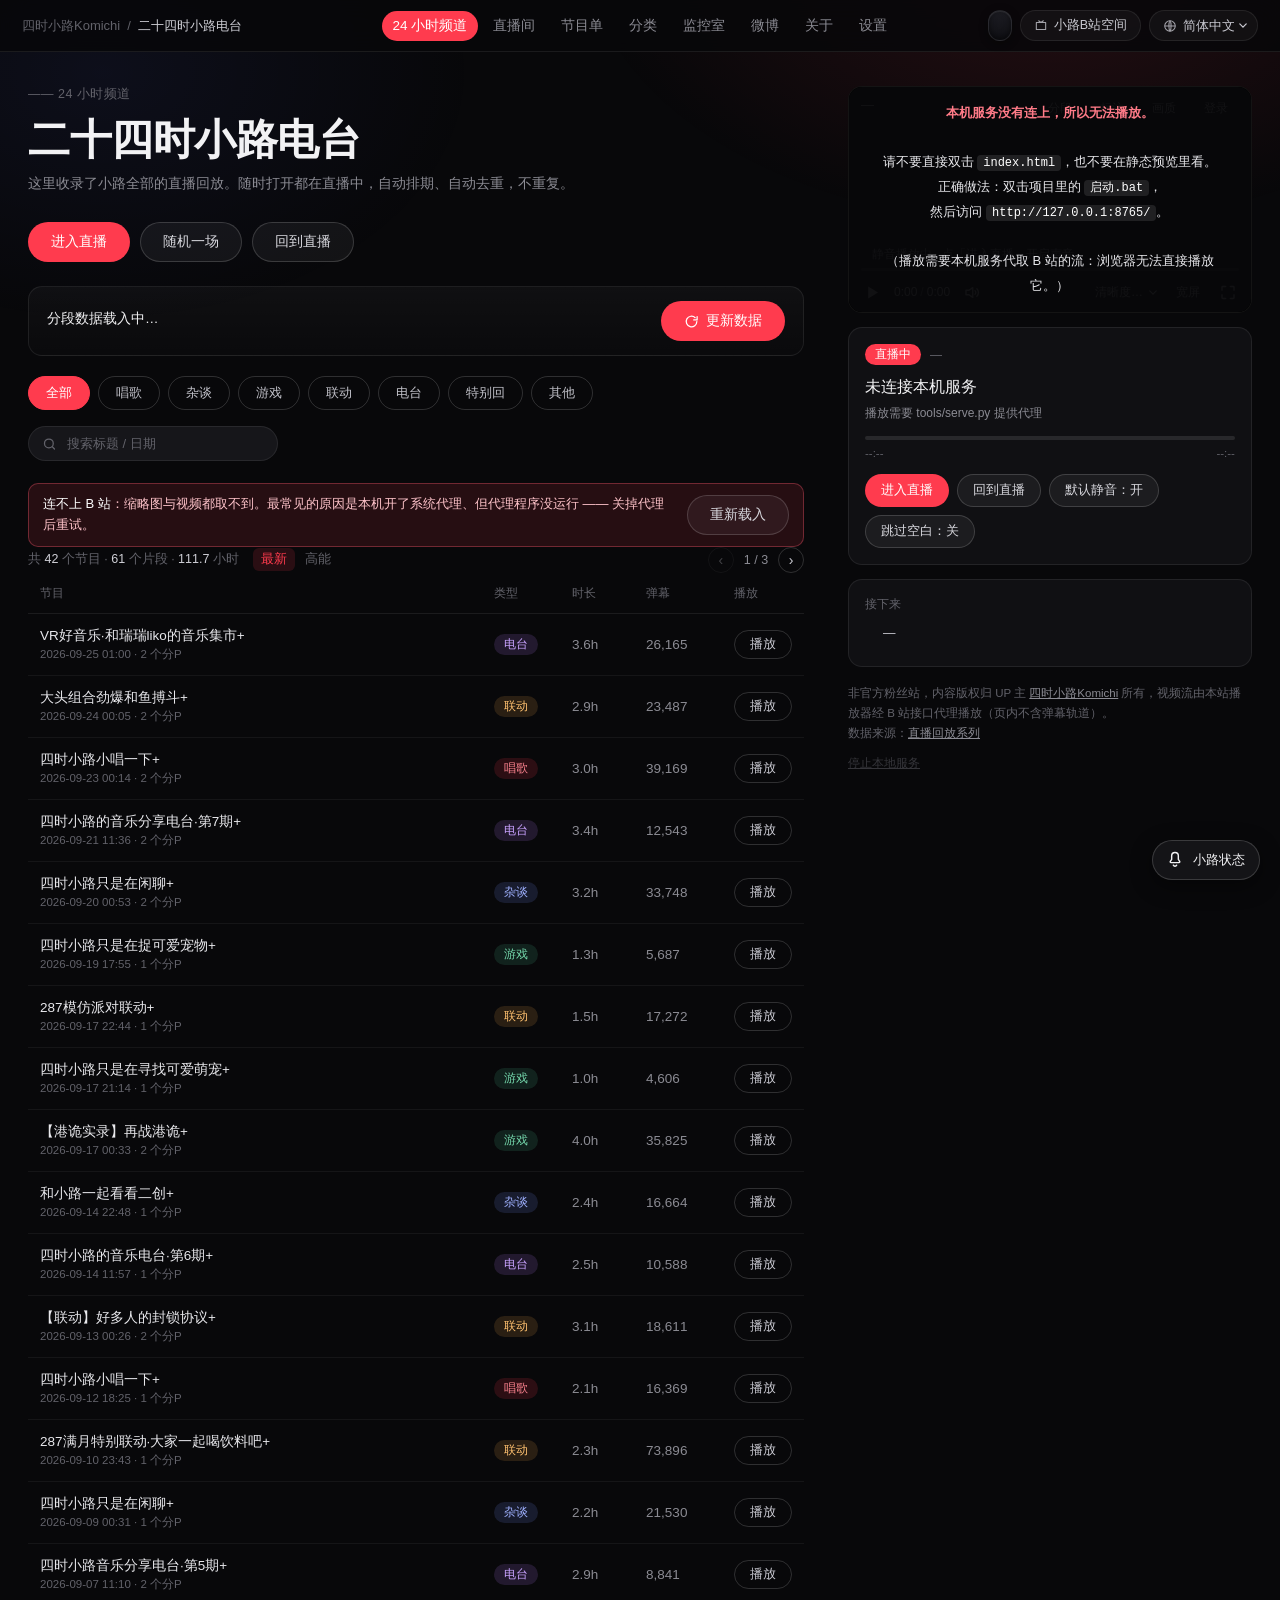
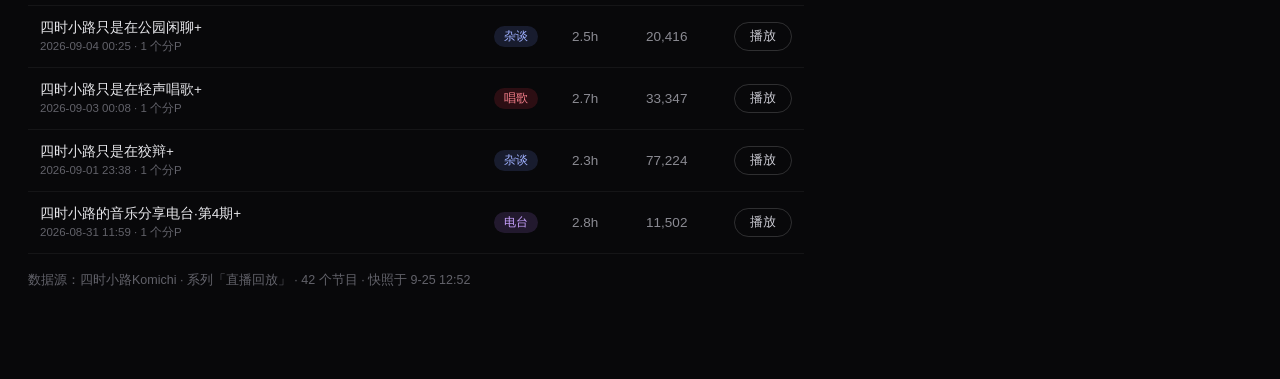
==== commit f055062e: "多主播支持 + 微博板块 + 回放来源自动发现 - 主播注册表：新增 data/stations.json 与 /api/stations，「在看谁」可按位切换或混合播放，   每位独立数据目录 da" ====
--- a/index.html
+++ b/index.html
@@ -11,22 +11,28 @@
 
 <header class="topbar">
   <div class="tb-left">
-    <span class="tb-brand">四时小路Komichi</span>
+    <span class="tb-brand" id="tb-brand">四时小路Komichi</span>
     <span class="tb-sep">/</span>
-    <span class="tb-cur">二十四时小路电台</span>
+    <span class="tb-cur" id="tb-cur">二十四时小路电台</span>
   </div>
   <nav class="tb-tabs">
     <a class="tab" data-view="live" href="#/live">24 小时频道</a>
     <a class="tab" data-view="broadcast" href="#/broadcast">直播间</a>
     <a class="tab" data-view="schedule" href="#/schedule">节目单</a>
     <a class="tab" data-view="categories" href="#/categories">分类</a>
+    <a class="tab" data-view="multi" href="#/multi">监控室</a>
+    <a class="tab" data-view="weibo" href="#/weibo">微博</a>
     <a class="tab" data-view="about" href="#/about">关于</a>
     <a class="tab" data-view="settings" href="#/settings">设置</a>
   </nav>
   <div class="tb-right">
-    <a class="ghost-btn" href="https://space.bilibili.com/1512246445" target="_blank" rel="noopener">
+    <!-- 四色灯：点亮谁就看谁，可以同时点亮多位（混合播放几人的内容）。
+         主站默认点亮，不允许全部熄灭。 -->
+    <div class="station-lamps" id="station-lamps" role="group"
+         title="点亮谁就看谁的内容，可同时点亮多位（混合播放）"></div>
+    <a class="ghost-btn" id="tb-space" href="https://space.bilibili.com/1512246445" target="_blank" rel="noopener">
       <svg viewBox="0 0 24 24" fill="none" stroke="currentColor" stroke-width="1.8" stroke-linecap="round" stroke-linejoin="round"><path d="M4 6h16v12H4z"/><path d="M8 3l4 3 4-3"/></svg>
-      小路B站空间
+      <span class="gbtxt" id="gbtxt">小路B站空间</span>
     </a>
     <label class="ghost-btn lang-wrap">
       <svg viewBox="0 0 24 24" fill="none" stroke="currentColor" stroke-width="1.8"><circle cx="12" cy="12" r="9"/><path d="M3 12h18M12 3c2.5 2.7 2.5 15.3 0 18M12 3c-2.5 2.7-2.5 15.3 0 18"/></svg>
@@ -48,13 +54,33 @@
 
     <section class="view active" id="view-live">
       <div class="eyebrow">—— 24 小时频道</div>
-      <h1 class="title">二十四时小路电台</h1>
-      <p class="sub">这里收录了小路全部的直播回放。随时打开都在直播中，自动排期、自动去重，不重复。</p>
+      <h1 class="title" id="live-title">二十四时小路电台</h1>
+      <p class="sub" id="live-sub">这里收录了小路全部的直播回放。随时打开都在直播中，自动排期、自动去重，不重复。</p>
 
       <div class="actions">
         <button class="btn primary" data-action="unmute">进入直播</button>
         <button class="btn ghost" id="btn-random">随机一场</button>
         <button class="btn ghost" data-action="resync">回到直播</button>
+      </div>
+
+      <!-- 分段数据状态 + 手动更新入口。放在列表上方而不是页脚：
+           分段覆盖率与「上次更新」是判断数据新不新的依据，得一眼看到。 -->
+      <div class="data-bar">
+        <div class="data-row">
+          <div class="data-info">
+            <div class="data-main" id="seg-cov">分段数据载入中…</div>
+            <div class="data-sub" id="seg-when"></div>
+          </div>
+          <button class="btn primary data-btn" id="btn-seg-refresh" type="button">
+            <svg viewBox="0 0 24 24" fill="none" stroke="currentColor" stroke-width="2" stroke-linecap="round" stroke-linejoin="round" aria-hidden="true"><path d="M20.5 12a8.5 8.5 0 1 1-2.6-6.1"/><path d="M21 4v5.5h-5.5"/></svg>
+            <span id="seg-btn-text">更新数据</span>
+          </button>
+        </div>
+        <!-- 识别进度：只在真的在跑的时候出现，数据全部来自分析循环的实时上报 -->
+        <div class="data-progress" id="seg-prog" hidden>
+          <div class="dp-track"><div class="dp-fill" id="seg-prog-fill"></div></div>
+          <div class="dp-text" id="seg-prog-text"></div>
+        </div>
       </div>
 
       <div class="filters">
@@ -66,6 +92,8 @@
       </div>
 
       <div class="net-alert" id="net-alert" hidden></div>
+      <div class="net-alert" id="station-empty" hidden></div>
+      <div class="mixed-note" id="mixed-note" hidden></div>
 
       <div class="list-head">
         <div>
@@ -100,14 +128,31 @@
       <div class="stat" id="meta-line" style="margin-top:18px"></div>
     </section>
 
+    <section class="view" id="view-multi">
+      <div class="eyebrow">—— 监控室</div>
+      <h1 class="title">同时看多路直播</h1>
+      <p class="sub">每格一位主播，点格子右上角可以放大；声音一次只开一路（点 🔊 独奏），
+        免得几路混在一起。未开播的格子会显示封面与状态。</p>
+      <div class="multi-bar">
+        <button class="btn small ghost" id="multi-refresh" type="button">刷新开播状态</button>
+        <label class="multi-qn">画质
+          <select id="multi-qn">
+            <option value="min" selected>省流量（最低档）</option>
+            <option value="80">720P</option>
+            <option value="250">超清</option>
+            <option value="10000">原画</option>
+          </select>
+        </label>
+        <span class="multi-note" id="multi-note"></span>
+      </div>
+      <div class="multi-grid" id="multi-grid"></div>
+    </section>
+
     <section class="view" id="view-broadcast">
       <div class="eyebrow">—— 直播间</div>
       <div class="live-card live-status-card">
         <div class="live-card-h">直播状态</div>
         <div class="live-info" id="live-info">正在获取开播状态…</div>
-        <label class="live-qn" id="live-qn-box" hidden>清晰度
-          <select id="live-qn"></select>
-        </label>
       </div>
 
       <div class="live-card live-chat-card">
@@ -117,7 +162,7 @@
         </div>
       </div>
 
-      <div class="live-card">
+      <div class="live-card" id="live-send-card">
         <div class="live-card-h">发弹幕
           <button class="btn small ghost live-wheel-btn" id="wheel-toggle" type="button">独轮车</button>
         </div>
@@ -130,6 +175,14 @@
         <div class="live-send">
           <input id="live-msg" maxlength="30" placeholder="发条弹幕吧（最多 30 字）">
           <button class="btn small primary" id="live-send">发送</button>
+          <button class="btn small ghost" id="live-msg-save" type="button"
+                  title="把输入框里的内容存为常用">＋</button>
+        </div>
+        <!-- 常用弹幕：点一下直接发出去，不用再打字。编辑模式下点标签即删除。 -->
+        <div class="quick-row" id="quick-row" hidden>
+          <span class="quick-label" id="quick-label">常用</span>
+          <div class="quick-chips" id="quick-chips"></div>
+          <button class="quick-edit" id="quick-edit" type="button" hidden>编辑</button>
         </div>
         <div class="live-result" id="live-result"></div>
       </div>
@@ -141,6 +194,7 @@
           </div>
           <p class="live-note">循环发送同一条弹幕。刷屏有被 B 站限流或封禁弹幕权限的风险，
             请节制；连续 3 次发送失败会自动停止。</p>
+          <p class="live-note wheel-motto" id="wheel-motto"></p>
           <div class="live-send">
             <input id="wheel-msg" maxlength="30" placeholder="要循环发送的弹幕">
           </div>
@@ -184,6 +238,34 @@
       </table>
     </section>
 
+    <section class="view" id="view-weibo">
+      <div class="eyebrow">—— 微博</div>
+      <h1 class="title sm" id="wb-title">微博</h1>
+      <p class="sub" id="wb-sub">这里显示当前板块主播的微博。</p>
+
+      <div class="wb-note" id="wb-note" hidden></div>
+
+      <div class="wb-profile" id="wb-profile" hidden></div>
+
+      <div class="wb-list" id="wb-list"></div>
+
+      <details class="wb-paste" id="wb-paste">
+        <summary>也可以手动粘贴微博 Cookie</summary>
+        <p class="wb-tip">
+          在浏览器里登录微博后，按 F12 → Network → 随便点一个请求 → 找到
+          <b>Cookie</b> 那一行，整行复制粘贴到这里即可。Cookie 只存在你本机。
+        </p>
+        <textarea id="wb-cookie" rows="3" placeholder="SUB=…; SUBP=…; SSOLoginState=…"></textarea>
+        <div class="qp-btns">
+          <button class="btn small primary" id="wb-cookie-save" type="button">保存并使用</button>
+          <button class="btn small ghost" id="wb-cookie-clear" type="button">清除</button>
+        </div>
+        <div class="live-result" id="wb-cookie-state"></div>
+      </details>
+
+      <div class="wb-foot" id="wb-foot" hidden></div>
+    </section>
+
     <section class="view" id="view-categories">
       <div class="eyebrow">—— 分类</div>
       <h1 class="title sm">按类型浏览</h1>
@@ -240,18 +322,39 @@
         <div class="live-result" id="seg-state"></div>
       </div>
       <div class="live-card" style="margin-top:18px">
+        <div class="live-card-h">回放清单（自动获取）
+          <button class="btn small ghost live-wheel-btn" id="series-refresh" type="button">重新获取</button>
+        </div>
+        <p class="live-note">回放清单按<b>主播主页 → 合集和系列 → 系列·直播回放</b>自动获取，
+          只需要 UID —— 换成别的主播也一样。拿不到时点「重新获取」，或等它自己重试；
+          也可以在 data/stations.json 里手填 series_id 强制指定某个系列。</p>
+        <div class="live-result" id="series-state"></div>
+      </div>
+      <div class="live-card" style="margin-top:18px">
         <div class="live-card-h">从浏览器一键启动</div>
-        <p class="live-note">浏览器不能直接运行 EXE，所以要注册一个自定义协议（只写当前用户，
-          不需要管理员）。注册后把下面的链接<b>拖到书签栏</b>：以后点这个书签就能启动本程序
-          —— 没在跑就启动，已在跑就把页面打开。</p>
+        <p class="live-note">把下面那条链接<b>拖到书签栏</b>，以后点书签就能进电台 ——
+          <b>程序没在运行时会自动把它启动起来</b>（所以这块的注册项别取消）。</p>
+        <label class="seg-auto">
+          <input type="checkbox" id="proto-direct">
+          直连模式（点击零提示，<b>但不能启动程序</b>：程序没跑时点它会打不开）
+        </label>
+        <p class="live-note" id="proto-hint"></p>
         <p class="proto-row">
-          <a class="proto-link" id="proto-link" href="#" draggable="true">▶ 启动小路电台</a>
+          <a class="proto-link" id="proto-link" href="#" draggable="true">▶ 打开小路电台</a>
         </p>
-        <div class="qp-btns">
+        <div class="qp-btns" id="proto-regbtns">
           <button class="btn small primary" id="proto-reg" type="button">注册 / 修复</button>
           <button class="btn small ghost" id="proto-unreg" type="button">取消注册</button>
         </div>
         <div class="live-result" id="proto-state"></div>
+
+        <p class="live-note" style="margin-top:16px">想要「一点就进、<b>全程没有任何提示</b>」：
+          <b>创建桌面快捷方式</b>最直接 —— 双击它就会启动程序并打开网页（程序已经在跑时
+          就直接把页面打开）。它不经过浏览器，所以不存在任何确认框。</p>
+        <div class="qp-btns">
+          <button class="btn small primary" id="shortcut-create" type="button">创建桌面快捷方式</button>
+        </div>
+        <div class="live-result" id="shortcut-state"></div>
       </div>
     </section>
 
@@ -372,9 +475,9 @@
 
     <div class="credits">
       非官方粉丝站，内容版权归 UP 主
-      <a href="https://space.bilibili.com/1512246445" target="_blank" rel="noopener">四时小路Komichi</a>
+      <a id="cr-name" href="https://space.bilibili.com/1512246445" target="_blank" rel="noopener">四时小路Komichi</a>
       所有，视频流由本站播放器经 B 站接口代理播放（页内不含弹幕轨道）。<br>
-      数据来源：<a href="https://space.bilibili.com/1512246445/lists/5157110?type=series" target="_blank" rel="noopener">直播回放系列</a>
+      数据来源：<a id="cr-src" href="https://space.bilibili.com/1512246445/lists/5157110?type=series" target="_blank" rel="noopener">直播回放系列</a>
       <br><button id="btn-quit" type="button" style="margin-top:10px;background:none;border:0;padding:0;color:inherit;opacity:.5;font:inherit;text-decoration:underline;cursor:pointer">停止本地服务</button>
     </div>
   </aside>
@@ -397,12 +500,12 @@
       <path d="M10 18.2a2.2 2.2 0 0 0 4 0" fill="none" stroke="currentColor"
             stroke-width="1.7" stroke-linecap="round"/>
     </svg>
-    <span class="status-fab-text">小路状态</span>
+    <span class="status-fab-text" id="status-fab-text">小路状态</span>
   </button>
 
   <div class="status-panel" id="status-panel" hidden>
     <div class="status-panel-h">
-      <span>小路状态</span>
+      <span id="status-panel-title">小路状态</span>
       <div class="status-panel-tools">
         <button class="status-mini" id="status-refresh" type="button" title="刷新">刷新</button>
         <button class="status-mini" id="status-close" type="button" title="收起">收起</button>
--- a/assets/style.css
+++ b/assets/style.css
@@ -1,4 +1,41 @@
+/* 主题色（--red / --red-soft）由前端按「当前主播」写入。
+   用 @property 注册成 <color> 之后，:root 上就能对它写 transition ——
+   切换板块时颜色是渐变过去的，而不是硬切。没实现 @property 的浏览器
+   只是不渐变，颜色本身仍然正确。 */
+@property --red {
+  syntax: '<color>';
+  inherits: true;
+  initial-value: #ff3b4e;
+}
+@property --red-soft {
+  syntax: '<color>';
+  inherits: true;
+  initial-value: color-mix(in srgb, var(--red) 14%, transparent);
+}
+
+/* 底色与卡片底色也要能「渐变过去」，所以同样注册成 <color>。
+   注册属性的 initial-value 必须是「计算独立」的值（不能引用别的变量），
+   所以这里只写字面色；真正按板块派生的值在下面的 :root 里用 color-mix 算。 */
+@property --bg {
+  syntax: '<color>';
+  inherits: true;
+  initial-value: #08080a;
+}
+@property --panel {
+  syntax: '<color>';
+  inherits: true;
+  initial-value: #101013;
+}
+@property --panel-2 {
+  syntax: '<color>';
+  inherits: true;
+  initial-value: #16161a;
+}
+
 :root {
+  /* 这里的默认值就是**原色**，不做任何主题化 —— 主站「四时小路」要保持原本的黑红配色。
+     副站板块的环境色由 app.js 按各自 accent 写成内联样式覆盖（比例见那边的 THEME_TINTS），
+     所以这一层只需要是「不上色」的样子。 */
   --bg: #08080a;
   --panel: #101013;
   --panel-2: #16161a;
@@ -10,6 +47,47 @@
   --red: #ff3b4e;
   --red-soft: rgba(255, 59, 78, .14);
   --radius: 14px;
+  /* 顶栏实际高度。窄屏会变成两行（52 + 标签条），所以要用变量而不是写死 52px ——
+     直播间那栏按「整屏不滚动」算高度，用错值会多出几十像素、戳到右下角浮标底下。
+     还有别的地方消费这个值时，改这一处即可。 */
+  --topbar-h: 52px;
+  transition: --red .55s ease, --red-soft .55s ease,
+              --bg .55s ease, --panel .55s ease, --panel-2 .55s ease;
+}
+
+/* 切换板块的过渡色动画：以切换器为圆心，新主题色扫过全屏后淡出。
+   用 transform + opacity 走合成层，不触发重排。 */
+.theme-sweep {
+  position: fixed;
+  inset: 0;
+  z-index: 900;
+  pointer-events: none;
+  overflow: hidden;
+}
+.theme-sweep i {
+  position: absolute;
+  left: var(--sx, 50%);
+  top: var(--sy, 0);
+  width: calc(var(--sweep-r, 100vmax) * 2);
+  height: calc(var(--sweep-r, 100vmax) * 2);
+  margin-left: calc(var(--sweep-r, 100vmax) * -1);
+  margin-top: calc(var(--sweep-r, 100vmax) * -1);
+  border-radius: 50%;
+  background: radial-gradient(circle, var(--sweep, #ff3b4e) 0%,
+              var(--sweep, #ff3b4e) 42%, transparent 72%);
+  opacity: 0;
+  transform: scale(0);
+  will-change: transform, opacity;
+}
+.theme-sweep.on i { animation: themeSweep .66s cubic-bezier(.33, 0, .2, 1) forwards; }
+@keyframes themeSweep {
+  0%   { transform: scale(0); opacity: .58; }
+  35%  { opacity: .40; }
+  100% { transform: scale(1); opacity: 0; }
+}
+@media (prefers-reduced-motion: reduce) {
+  .theme-sweep { display: none; }
+  :root { transition: none; }
 }
 
 * { box-sizing: border-box; }
@@ -33,7 +111,7 @@
   pointer-events: none;
   z-index: 0;
   background:
-    radial-gradient(760px 460px at 82% -6%, rgba(255, 59, 78, .13), transparent 62%),
+    radial-gradient(760px 460px at 82% -6%, color-mix(in srgb, var(--red) 13%, transparent), transparent 62%),
     radial-gradient(620px 420px at 8% 8%, rgba(90, 110, 255, .07), transparent 60%);
 }
 
@@ -46,14 +124,15 @@
   display: grid;
   grid-template-columns: 1fr auto 1fr;
   align-items: center;
-  height: 52px;
+  height: var(--topbar-h);
   padding: 0 22px;
-  background: rgba(8, 8, 10, .86);
+  background: rgba(8, 8, 10, .86);   /* fallback：老浏览器不支持 color-mix */
+  background: color-mix(in srgb, var(--bg) 86%, transparent);
   backdrop-filter: blur(14px);
   border-bottom: 1px solid var(--line);
 }
 
-.tb-left { display: flex; align-items: center; gap: 7px; font-size: 13px; }
+.tb-left { display: flex; align-items: center; gap: 7px; font-size: 13px; white-space: nowrap; }
 .tb-brand { color: var(--muted-2); }
 .tb-sep { color: var(--muted-2); }
 .tb-cur { color: #cfcfd6; }
@@ -67,12 +146,13 @@
   cursor: pointer;
   user-select: none;
   text-decoration: none;
+  white-space: nowrap;
   transition: color .15s, background .15s;
 }
 .tab:hover { color: #d8d8de; }
 .tab.active { background: var(--red); color: #fff; font-weight: 500; }
 
-.tb-right { display: flex; justify-content: flex-end; gap: 8px; }
+.tb-right { display: flex; justify-content: flex-end; gap: 8px; white-space: nowrap; }
 .ghost-btn {
   display: inline-flex;
   align-items: center;
@@ -85,6 +165,7 @@
   font-size: 12.5px;
   text-decoration: none;
   cursor: pointer;
+  white-space: nowrap;
   transition: border-color .15s, color .15s;
 }
 .ghost-btn:hover { border-color: var(--line-2); color: #fff; }
@@ -107,7 +188,7 @@
   background-position: right 2px center;
   background-size: 8px 5px;
 }
-.lang-wrap select option { background: #16161a; color: #e8e8ec; }
+.lang-wrap select option { background: var(--panel-2); color: #e8e8ec; }
 
 /* ---------------------------------------------------------------- 布局 */
 
@@ -115,7 +196,10 @@
   position: relative;
   z-index: 1;
   display: grid;
-  grid-template-columns: minmax(0, 1fr) 404px;
+  /* 右栏用「内容的 33%」而不是写死 404px：写死的话窗口一变窄，右栏不变而正文缩水，
+     比例就从 0.52 一路漂到 0.70（实测 1100px 窗口）。33% 在 1280 内容宽下正好 404px，
+     与原来的桌面版式逐像素一致；再往上被 404px 封顶（和 max-width 一起保证大屏构图不变）。 */
+  grid-template-columns: minmax(0, 1fr) clamp(320px, 33%, 404px);
   gap: 44px;
   max-width: 1280px;
   margin: 0 auto;
@@ -232,7 +316,7 @@
   transition: border-color .15s;
 }
 .search input::placeholder { color: var(--muted-2); }
-.search input:focus { border-color: rgba(255, 59, 78, .55); }
+.search input:focus { border-color: color-mix(in srgb, var(--red) 55%, transparent); }
 
 /* ---------------------------------------------------------------- 列表 */
 
@@ -294,7 +378,7 @@
 }
 .list tbody tr { transition: background .12s; }
 .list tbody tr:hover { background: rgba(255, 255, 255, .028); }
-.list tbody tr.playing { background: rgba(255, 59, 78, .07); }
+.list tbody tr.playing { background: color-mix(in srgb, var(--red) 7%, transparent); }
 
 .col-title { width: auto; }
 .col-time { width: 96px; }
@@ -330,7 +414,8 @@
   background: rgba(255, 255, 255, .06);
   color: #b9b9c2;
 }
-.tag.t-唱歌 { background: rgba(255, 59, 78, .15); color: #ff7b88; }
+.tag.t-唱歌 { background: color-mix(in srgb, var(--red) 15%, transparent);
+  color: color-mix(in srgb, var(--red) 62%, #fff); }
 .tag.t-杂谈 { background: rgba(120, 150, 255, .15); color: #9fb0ff; }
 .tag.t-游戏 { background: rgba(80, 200, 150, .14); color: #74d6ab; }
 .tag.t-联动 { background: rgba(255, 175, 80, .14); color: #ffc170; }
@@ -361,7 +446,7 @@
   color: var(--muted-2);
   border-bottom: 0;
 }
-tr.live-row td { background: rgba(255, 59, 78, .07); }
+tr.live-row td { background: color-mix(in srgb, var(--red) 7%, transparent); }
 .time-cell { color: #e8e8ec; font-variant-numeric: tabular-nums; }
 .time-cell small { display: block; font-size: 11px; color: var(--muted-2); margin-top: 2px; }
 
@@ -445,7 +530,7 @@
   background-position: right 9px center;
   background-size: 9px 6px;
 }
-.quality-sel option { background: #16161a; color: #e8e8ec; }
+.quality-sel option { background: var(--panel-2); color: #e8e8ec; }
 
 /* 扫码登录面板：盖在画面上，不跳走 */
 .login-panel {
@@ -457,7 +542,8 @@
   align-items: center;
   justify-content: center;
   gap: 11px;
-  background: rgba(8, 8, 10, .95);
+  background: rgba(8, 8, 10, .95);   /* fallback：老浏览器不支持 color-mix */
+  background: color-mix(in srgb, var(--bg) 95%, transparent);
 }
 .login-panel[hidden] { display: none; }
 .login-qr {
@@ -484,7 +570,8 @@
   align-items: center;
   justify-content: center;
   padding: 28px;
-  background: rgba(8, 8, 10, .96);
+  background: rgba(8, 8, 10, .96);   /* fallback：老浏览器不支持 color-mix */
+  background: color-mix(in srgb, var(--bg) 96%, transparent);
   color: #e8e8ec;
   font-size: 13px;
   line-height: 1.9;
@@ -573,7 +660,9 @@
 .pv-ic.playing .i-pause { display: block; }
 .pv-ic.muted .i-vol { display: none; }
 .pv-ic.muted .i-mute { display: block; }
-.pv-txt { width: auto; padding: 0 10px; font-size: 12px; font-family: inherit; }
+/* 文字按钮默认会被 flex 压缩：窄屏下「宽屏」实测被挤到 32px（自然宽 44px），
+   文字因此折成两行。禁掉收缩并禁止换行。 */
+.pv-txt { width: auto; flex: none; white-space: nowrap; padding: 0 10px; font-size: 12px; font-family: inherit; }
 
 .pv-time {
   padding: 0 4px;
@@ -627,7 +716,7 @@
   background-size: 8px 5px;
 }
 .pv-sel:hover { background-color: rgba(255, 255, 255, .16); }
-.pv-sel option { background: #16161a; color: #e8e8ec; }
+.pv-sel option { background: var(--panel-2); color: #e8e8ec; }
 
 /* 本机服务没连上时的说明：直接盖在画面上，把原因和做法写清楚 */
 .offline-banner {
@@ -638,7 +727,8 @@
   align-items: center;
   justify-content: center;
   padding: 28px;
-  background: rgba(8, 8, 10, .96);
+  background: rgba(8, 8, 10, .96);   /* fallback：老浏览器不支持 color-mix */
+  background: color-mix(in srgb, var(--bg) 96%, transparent);
   color: #e8e8ec;
   font-size: 13px;
   line-height: 1.9;
@@ -966,7 +1056,7 @@
   transition: background .15s, border-color .15s, color .15s;
 }
 .chap:hover { background: rgba(255, 255, 255, .09); color: #fff; }
-.chap.active { background: var(--red-soft); border-color: rgba(255, 59, 78, .5); color: #fff; }
+.chap.active { background: var(--red-soft); border-color: color-mix(in srgb, var(--red) 50%, transparent); color: #fff; }
 .chap.past { opacity: .5; }
 .chap .ci { flex: 0 0 auto; width: 20px; text-align: right; color: var(--muted-2); font-size: 11px; }
 .chap.active .ci { color: var(--red); }
@@ -1024,17 +1114,52 @@
 
 /* ---------------------------------------------------------------- 非直播视图布局 */
 
-/* 播放器始终留在 DOM 中且可见，切视图不会卸载 iframe，因此播放不中断 */
-body.view-other .wrap { grid-template-columns: 1fr; gap: 26px; }
+/* 播放器始终留在 DOM 中且可见，切视图不会卸载 video，因此播放不中断。
+   非直播间的视图（微博 / 节目单 / 分类 / 关于 / 设置 / 监控室）里，播放器缩成
+   一列窄侧栏贴在右边，正文回到主区 —— 翻微博、查节目单的时候回放照常播着，
+   不用为了看画面来回切页面。 */
+body.view-other .wrap {
+  grid-template-columns: minmax(0, 1fr) clamp(288px, 26%, 352px);
+  gap: clamp(18px, 2.4%, 34px);
+  align-items: start;
+}
 body.view-other .col-right {
-  order: -1;
-  position: static;
-  --pw: min(100%, 780px);
+  order: 0;
+  position: sticky;      /* 长页面（分类 / 设置）往下滚时小窗一直在视野里 */
+  top: 76px;
+  --pw: 100%;
 }
 body.view-other .player-box,
-body.view-other .np { width: var(--pw); margin-left: auto; margin-right: auto; }
+body.view-other .np { width: 100%; }
 body.view-other .next,
 body.view-other .credits { display: none; }
+
+/* 播放器控件按 **这一列自己的宽度** 收敛，不按视口宽度。
+   理由：同一个 ~320px 的播放器列，可能出现在 1440 窗口（非直播视图的侧栏），
+   也可能出现在 1024 窗口（主站侧栏被 clamp 到 320px）—— 按视口判会漏掉后者。
+   实测 .pv-bar 的自然宽约 350px（播放 30 + 时间 74 + 静音 30 + 清晰度 74 + 宽屏 44
+   + 全屏 30 + 间距），在 1024 窗口下真的溢出过 31px（审计脚本量出来的）。
+   360px 这个界限：非直播侧栏是 288~352，主站窄档是 320，都命中；
+   直播间（全宽）与单列窗口（440+）不命中，控件保持原大小。 */
+.col-right { container-type: inline-size; }
+
+@container (max-width: 360px) {
+  .pv-top { padding: 8px 8px 20px; gap: 6px; }
+  .pv-title { font-size: 12px; }
+  .pv-topbtns { gap: 4px; }
+  .pv-btn { padding: 3px 7px; font-size: 11px; }
+  .pv-bar { gap: 1px; padding: 0 5px 4px; }
+  .pv-ic { width: 26px; height: 26px; }
+  .pv-ic svg { width: 16px; height: 16px; }
+  .pv-time { font-size: 11px; padding: 0 2px; }
+  .pv-sel { padding: 4px 18px 4px 6px; font-size: 11px; }
+  .pv-txt { padding: 0 8px; font-size: 11px; }
+  /* 音量滑块在这个宽度里根本展不开（hover 要再伸出 64px），只留静音键 */
+  .pv-vol { display: none; }
+  .np { padding: 13px; }
+  .np-title { font-size: 14px; }
+  .np-btns { gap: 6px; margin-top: 12px; }
+}
 
 /* ---------------------------------------------------------------- 网页全屏（剧场模式） */
 
@@ -1077,15 +1202,75 @@
 /* ---------------------------------------------------------------- 响应式 */
 
 @media (max-width: 1080px) {
+  /* 两栏构图还在，只是列表窄了：先只把「弹幕 / 时长」两列收起来 */
+  .col-dm, .col-dur { display: none; }
+  .list td.col-dm, .list th.col-dm, .list td.col-dur, .list th.col-dur { display: none; }
+}
+
+/* 单行顶栏的容量 = 站名(~215) + 标签条(~523) + 右侧按钮组(~396) + 内边距(44)。
+   顶部加了「主播切换器」之后右侧长了约 155px，于是单行顶栏实际需要约 1120px；
+   而它当时还沿用内容网格的 960px 界限 —— 1024 这类窗口因此被压爆：
+   站名折成 4 行、「小路B站空间」竖排，整块撑破 52px 顶栏压到内容上（有截图）。
+   所以把「顶栏两行」与「内容单列」拆成两个断点： */
+@media (max-width: 1400px) {
+  /* 标签收紧一点，把单行顶栏的下限压到 ~1120 */
+  .tab { padding: 6px 11px; }
+}
+
+@media (max-width: 1160px) {
+  /* 顶栏变两行：52（上排）+ 约 42（标签条）= 实测 94px。
+     更新这个值 = 更新顶栏真实高度，消费它的地方（直播间那栏）才会跟着对。 */
+  :root { --topbar-h: 94px; }
+
+  /* 上排「站名 + 右侧按钮」，下排整行给标签条。
+     标签条是页面唯一的切页入口，任何宽度下都不能藏起来（历史上被 display:none 过，
+     窄窗口因此完全无法导航）。 */
+  .topbar {
+    grid-template-columns: minmax(0, 1fr) auto;
+    grid-template-rows: 52px auto;
+    height: auto;
+    padding: 0 14px;
+  }
+  .tb-left { grid-column: 1; grid-row: 1; min-width: 0; }
+  .tb-right { grid-column: 2; grid-row: 1; }
+  .tb-tabs {
+    display: flex;
+    grid-column: 1 / -1;
+    grid-row: 2;
+    overflow-x: auto;
+    overflow-y: hidden;
+    /* 负外边距让滚动区贴到屏幕边缘，同时首个标签与内容左对齐 */
+    margin: 0 -14px;
+    padding: 2px 14px 8px;
+    scrollbar-width: none;
+    -webkit-overflow-scrolling: touch;
+  }
+  .tb-tabs::-webkit-scrollbar { display: none; }
+  /* 必须禁掉收缩：否则 flex 会把标签压到能塞下为止，而不是溢出后滚动 */
+  .tb-tabs .tab { flex: 0 0 auto; }
+}
+
+/* 这里只负责「内容网格」的界限：960px 以下才换成单列。
+   这个界限原来在 1080px，于是 1024 这类窗口会突然翻盘：单列、标题 42→32px、
+   顶栏 52→94px 三处同时跳，跨分辨率看起来完全不是同一套版式。
+   实测两栏正文到 960px 还有约 540px 可用，所以界限下移到这里。
+   注意：顶栏的界限与它不是同一个值，见下面那张表 —— 两件事的临界点本来就不同。 */
+@media (max-width: 960px) {
   .wrap { grid-template-columns: 1fr; gap: 28px; padding: 24px 18px 70px; }
   .col-right { position: static; order: -1; }
   .title { font-size: 32px; }
   .search input { width: 100%; }
   .filters { flex-direction: column; align-items: stretch; }
-  .tb-tabs { display: none; }
-  .topbar { grid-template-columns: 1fr auto; }
-  .col-dm, .col-dur { display: none; }
-  .list td.col-dm, .list th.col-dm, .list td.col-dur, .list th.col-dur { display: none; }
+
+  /* 非直播视图的两列也必须在这里退回单列。
+     注意特异性：`body.view-other .wrap`（0,2,1）比 `.wrap`（0,1,0）高，
+     光写 `.wrap` 是盖不住的 —— 窗口窄到放不下两列时，右侧那一列会把正文压爆。 */
+  body.view-other .wrap { grid-template-columns: minmax(0, 1fr); gap: 24px; }
+  /* 侧栏放不下了，但播放器还是要「小」：回到内容上方，居中、封顶 440px。
+     控件不用在这里还原 —— 容器查询按实际列宽判断，440px 的列自然不命中。 */
+  body.view-other .col-right { position: static; order: -1; --pw: min(100%, 440px); }
+  body.view-other .player-box,
+  body.view-other .np { width: var(--pw); margin-left: auto; margin-right: auto; }
 }
 
 /* ---------------------------------------------------------------- 小路状态 */
@@ -1212,7 +1397,7 @@
   border: 1px solid var(--line);
 }
 
-.status-live.on { border-color: rgba(255, 59, 78, .5); background: rgba(255, 59, 78, .08); }
+.status-live.on { border-color: color-mix(in srgb, var(--red) 50%, transparent); background: color-mix(in srgb, var(--red) 8%, transparent); }
 
 .status-live-face {
   flex: 0 0 44px;
@@ -1326,6 +1511,10 @@
 }
 .net-alert b { color: #fff; font-weight: 500; }
 .net-alert .btn.retry { margin-left: auto; flex: none; }
+/* 类里的 display:flex 会盖掉 [hidden] 的默认 display:none —— HTML 里有 #net-alert 和
+   #station-empty 两条都带 hidden，漏了这条规则时它们以空壳显示，就是搜索栏下面
+   两条「不明所以的红杠」（用户截图，2026-09-30）。和 .data-progress 是同一个坑。 */
+.net-alert[hidden] { display: none; }
 
 /* ---------------- 直播间：仿 B 站布局，一屏铺满，不受影院模式影响 */
 /* 影院模式会在左右各挂一条竖栏（本场分段 / 接下来），直播间里一律不要 */
@@ -1339,11 +1528,31 @@
 body.view-broadcast.theater .views { display: contents; }   /* section 直接落进 .wrap 网格 */
 body.view-broadcast .wrap,
 body.view-broadcast.theater .wrap {
-  grid-template-columns: minmax(0, 1fr) 360px;
-  gap: 14px;
+  /* 右栏（弹幕栏）比原来窄，但不再窄到读不了：
+     23% 在 1440 下约 323px、1920 下 433px，两端由 280/430 收住。
+     下限不能低于 240 —— 实测（1440x900）弹幕栏 168px 时「一屏只能看 2.9 条、每条折 2.6 行」，
+     240px 时回到 5.6 条 / 1.5 行；现在按用户反馈再往上取到 280 下限 / 23%，
+     弹幕更舒展，画面仍然比最初（1025x577）大。 */
+  grid-template-columns: minmax(0, 1fr) clamp(280px, 23%, 430px);
+  /* 行高也要显式限死：不写的话隐式行按内容增长，右栏（可滚动、min-height 有保底）
+     在矮窗口下会把这一行撑高 24px，溢出 .wrap 的内容区被 overflow:hidden 裁掉，
+     底部内容就压到右下角浮标上（实测 1280x720：wrap scrollH 687 > clientH 663）。 */
+  grid-template-rows: minmax(0, 1fr);
+  /* 列间距按比例走：原来 14px 太贴（画面和弹幕像连在一起），
+     1.8% 在 1440 下约 25px、1920 下 30px，窄窗口收到 20px 免得浪费宽度。 */
+  gap: clamp(20px, 1.8%, 32px);
   max-width: none;
-  height: calc(100vh - 57px);      /* 顶栏高度：整页不再滚动 */
+  /* 顶栏高度用变量：窄屏顶栏是两行（94px），写死 57 会让这一栏多出约 40px，
+     整栏内容下移并戳到右下角「小路状态」浮标底下（实测 1024x800 栏底 773 > 浮标顶 740）。
+     减 5px 是原来就有的余量，保持不变。 */
+  height: calc(100vh - var(--topbar-h) - 5px);   /* 顶栏高度：整页不再滚动 */
   padding: 14px 18px;
+  /* 右下角「小路状态」浮标是固定的（right:20px; bottom:20px; 高 40px），
+     而这一栏一直铺到屏幕右下，浮标会压住栏内最下方的控件（实测「常用」那一行
+     和结果文字都被压过）。这里留出它的高度，保证整栏内容都在浮标之上。
+     76 而不是 60：右栏现在自己是滚动区，滚到底时最底部内容会贴在滚动区底边上，
+     需要再多留一点（实测 1280x720 下 64px 时滚动区底 663 仍压过浮标顶 660）。 */
+  padding-bottom: 76px;
   overflow: hidden;
   align-items: stretch;
 }
@@ -1366,35 +1575,77 @@
   display: flex;
   flex-direction: column;
   gap: 12px;
-}
-body.view-broadcast .live-chat { flex: 1 1 auto; min-height: 60px; height: auto; }
+  /* 弹幕栏变窄后卡片里的文字换行更多、卡更高，矮窗口（800px 高）下总量会超过一屏。
+     这一栏是「一屏高度」的固定高度，超出的部分原来被 .wrap 的 overflow:hidden 直接裁掉；
+     改成这里自己滚，保证「发弹幕」和常用语在矮窗口里也够得着。 */
+  overflow-y: auto;
+  overflow-x: hidden;
+  scrollbar-width: thin;
+  /* 作为 container query 的容器：下面要按「这一栏自己的宽度」决定内部怎么排，
+     而不是按视口宽度 —— 右栏宽是 13% 的函数，跟视口不是线性对应关系。 */
+  container-type: inline-size;
+}
+/* 弹幕列表：填满弹幕卡并自己滚，不让内容影响卡片高度 */
+body.view-broadcast .live-chat { flex: 1 1 0; min-height: 0; }
 /* flex 子项默认 min-height:auto，不显式归零的话弹幕卡不肯收缩，会把下面「发弹幕」挤出屏幕 */
 body.view-broadcast #view-broadcast > * { min-height: 0; }
+/* 直播状态卡是定内容的，不参与伸缩 */
+body.view-broadcast .live-status-card { flex: 0 0 auto; }
+/* 弹幕卡必须用 flex: 1 1 0（basis 归零），不能用 1 1 auto：
+   basis 取「内容高度」时，弹幕越多它越跟别的卡片抢空间 —— 实测直播间开着 45 秒，
+   弹幕 9 → 47 条，弹幕卡从 228 长到 289、整张卡上移 61px，把上面的直播状态卡压矮
+   （124 → 63px），看起来就是「弹幕一直往上长」。
+   basis 归零后它只吃剩余空间，与弹幕条数无关；多出来的内容由 .live-chat 自己滚动。 */
 body.view-broadcast .live-chat-card {
-  flex: 1 1 auto;
-  min-height: 120px;
+  flex: 1 1 0;
+  min-height: 0;
   display: flex;
   flex-direction: column;
+}
+/* 弹幕卡的最小高度：ID 选择器的权重高于上面那条 `#view-broadcast > * {min-height:0}`，
+   所以要在这里单独压回去。缩窄弹幕栏后卡片都更高，矮窗口（800px 高）里弹幕列表
+   会被挤到只剩几十像素 —— 保底 220px（约能看 7 条），不够的由右栏自己滚。 */
+body.view-broadcast #view-broadcast > .live-chat-card { min-height: 220px; }
+/* 发弹幕卡不能被压缩：默认 flex-shrink 会把它压到自身内容高度以下，
+   子元素（输入行、「常用」、结果）就溢出卡片边框、并钻到右下角浮标底下
+   （实测 1440x900 被压到 142px，内容需要约 274px，溢出 132px）。
+   让它保持自身高度，缩放全部交给上面的弹幕卡吸收。 */
+body.view-broadcast #live-send-card { flex: 0 0 auto; }
+
+/* 直播间在窄屏下必须竖排。上面那条是「整屏不滚动」的固定双列（1fr + 360px），
+   宽度不够时左列会被压成 0 —— 实测 390px 下播放器只剩 2px 宽，等于没有画面。
+   这里改成：播放器在上、弹幕栏在下，整页可滚动（与其它视图的窄屏处理一致）。
+   这一段必须放在上面那些直播间规则之后，否则同权重会被它们覆盖。 */
+@media (max-width: 820px) {
+  body.view-broadcast,
+  body.view-broadcast.theater { overflow: auto; }
+  body.view-broadcast .wrap,
+  body.view-broadcast.theater .wrap {
+    grid-template-columns: minmax(0, 1fr);
+    /* 竖排后高度由内容决定（height:auto），1fr 行高没有意义，显式收回 auto */
+    grid-template-rows: auto;
+    height: auto;
+    min-height: calc(100vh - var(--topbar-h));
+    padding-bottom: 14px;      /* 竖排后内容不再固定贴住浮标，无需那 64px 留白 */
+  }
+  body.view-broadcast .player-box,
+  body.view-broadcast.theater .player-box {
+    grid-column: 1;
+    grid-row: 1;
+    width: 100%;
+  }
+  body.view-broadcast #view-broadcast {
+    grid-column: 1;
+    grid-row: 2;
+    height: auto;
+  }
+  /* 竖排后不再有「一屏高度」的约束，给弹幕列表一个固定高度让它自己滚。
+     这里必须把上面的 flex: 1 1 0 收回去，否则 flex-basis 0 会压掉 height。 */
+  body.view-broadcast .live-chat-card { flex: 0 0 auto; }
+  body.view-broadcast .live-chat { flex: 0 0 auto; height: 40vh; min-height: 160px; }
 }
 .live-info { font-size: 13px; color: var(--text); line-height: 1.7; margin-bottom: 10px; }
 .live-info b { color: var(--red); font-weight: 600; }
-.live-qn {
-  display: flex;
-  align-items: center;
-  gap: 8px;
-  font-size: 12px;
-  color: var(--muted);
-}
-.live-qn select {
-  padding: 6px 10px;
-  border-radius: 8px;
-  border: 1px solid var(--line);
-  background: var(--panel-2);
-  color: var(--text);
-  font-size: 12px;
-  font-family: inherit;
-  outline: none;
-}
 .live-chat {
   flex: 1 1 auto;
   min-height: 60px;
@@ -1416,7 +1667,9 @@
   position: absolute;
   right: 0;
   bottom: 0;
-  width: 320px;
+  /* 弹幕栏缩窄后不再写死 320px：栏只有 168~288px 宽，而这一栏是 overflow-x:hidden，
+     写死宽度会让浮层左侧被裁掉（实测 1440 下被裁 147px，标签和输入框都看不见）。 */
+  width: min(320px, 100%);
   z-index: 30;
   filter: drop-shadow(0 12px 28px rgba(0, 0, 0, .55));
 }
@@ -1432,6 +1685,8 @@
 .live-card-h { font-size: 14px; font-weight: 600; color: var(--text); margin-bottom: 10px; }
 .live-note { font-size: 12px; color: var(--muted); line-height: 1.6; margin: 0 0 10px; }
 .live-note b { color: var(--text); font-weight: 500; }
+/* 同 .net-alert：display:flex 盖掉 [hidden]（#live-cred-box 初始带 hidden） */
+.live-cred[hidden] { display: none; }
 .live-cred { display: flex; gap: 8px; margin-bottom: 10px; }
 .live-send { display: flex; gap: 8px; margin-bottom: 8px; }
 .live-card input {
@@ -1448,7 +1703,7 @@
   transition: border-color .15s;
 }
 .live-card input::placeholder { color: var(--muted-2); }
-.live-card input:focus { border-color: rgba(255, 59, 78, .55); }
+.live-card input:focus { border-color: color-mix(in srgb, var(--red) 55%, transparent); }
 .live-wheel-opts input { flex: none; width: 64px; }
 .live-wheel-opts {
   display: flex;
@@ -1488,6 +1743,19 @@
   .status-fab-text { display: none; }
   .status-fab { padding: 0 12px; }
   .status-panel { width: calc(100vw - 24px); }
+
+  /* 手机顶栏放不下「四时小路Komichi / 二十四时小路电台」整串（实测只剩 113px，
+     折成 3 行溢出 52px 的栏高）。窄屏只留站名本体，并给个省略号兜底。 */
+  .tb-brand, .tb-sep { display: none; }
+  .tb-left {
+    display: block;
+    white-space: nowrap;
+    overflow: hidden;
+    text-overflow: ellipsis;
+  }
+  /* B 站空间按钮退化成纯图标，把宽度让给站名 */
+  .tb-right .gbtxt { display: none; }
+  .tb-right .ghost-btn { padding: 6px 9px; }
 }
 
 /* ---------------- 设置页：快捷键绑定（默认全部留空，用户自己按） */
@@ -1515,9 +1783,9 @@
   cursor: pointer;
   transition: border-color .15s, color .15s;
 }
-.key-combo:hover { border-color: rgba(255, 59, 78, .45); color: var(--text); }
+.key-combo:hover { border-color: color-mix(in srgb, var(--red) 45%, transparent); color: var(--text); }
 .key-combo.set { color: var(--text); border-color: rgba(255, 255, 255, .24); }
-.key-combo.recording { color: #fff; border-color: var(--red); background: rgba(255, 59, 78, .18); }
+.key-combo.recording { color: #fff; border-color: var(--red); background: color-mix(in srgb, var(--red) 18%, transparent); }
 .key-del {
   flex: none;
   width: 28px;
@@ -1546,7 +1814,11 @@
   margin-bottom: 10px;
   cursor: pointer;
 }
-.seg-auto input { accent-color: var(--red); width: 15px; height: 15px; }
+/* 必须显式 flex: none —— 上面 `.live-card input { flex: 1 }` 是给文本框用的，
+   但会一并命中复选框，把它从 15px 撑到整行宽（实测 867px / 1049px），
+   复选框被画到行中间、文字被推到最右。这里是同一个坑的第二次（第一次见
+   `.live-wheel-opts input`）。 */
+.seg-auto input { flex: none; accent-color: var(--red); width: 15px; height: 15px; }
 #seg-state { white-space: pre-line; }
 
 /* 直播间只放直播：回放的节目名与「分段 / 标注 / 画质」按钮在这里没有意义
@@ -1562,11 +1834,540 @@
   display: inline-block;
   padding: 8px 14px;
   border-radius: 8px;
-  border: 1px dashed rgba(255, 59, 78, .55);
-  background: rgba(255, 59, 78, .10);
+  border: 1px dashed color-mix(in srgb, var(--red) 55%, transparent);
+  background: color-mix(in srgb, var(--red) 10%, transparent);
   color: var(--text);
   font-size: 13px;
   text-decoration: none;
   cursor: grab;
 }
-.proto-link:hover { border-style: solid; background: rgba(255, 59, 78, .18); }
+.proto-link:hover { border-style: solid; background: color-mix(in srgb, var(--red) 18%, transparent); }
+
+/* 主界面数据栏：分段覆盖率 + 上次更新时间 + 手动「更新数据」按钮。
+   放在列表上方，是为了让「数据是不是新的」这个问题不用滚动就能回答。 */
+.data-bar {
+  display: flex;
+  flex-direction: column;
+  gap: 12px;
+  padding: 14px 18px;
+  margin-bottom: 20px;
+  border: 1px solid var(--line);
+  border-radius: var(--radius);
+  background: linear-gradient(180deg, rgba(255, 255, 255, .035), rgba(255, 255, 255, .012));
+}
+.data-row { display: flex; align-items: center; justify-content: space-between; gap: 16px; }
+.data-info { min-width: 0; }
+.data-main { font-size: 13.5px; color: var(--text); }
+.data-sub {
+  margin-top: 4px;
+  font-size: 12.5px;
+  color: var(--muted);
+  white-space: nowrap;
+  overflow: hidden;
+  text-overflow: ellipsis;
+}
+.data-btn { display: inline-flex; align-items: center; gap: 7px; flex: 0 0 auto; }
+.data-btn svg { width: 15px; height: 15px; }
+.data-btn[disabled] { opacity: .55; cursor: default; }
+
+/* 识别进度：条形 + 一行数字（第几个投稿 / 第几秒 / 在做什么 / 还要多久） */
+.data-progress { display: flex; flex-direction: column; gap: 6px; }
+/* 类里的 display 会盖掉 [hidden] 的默认 display:none，必须显式写回来 */
+.data-progress[hidden] { display: none; }
+.dp-track {
+  height: 7px;
+  border-radius: 999px;
+  background: rgba(255, 255, 255, .09);
+  overflow: hidden;
+}
+.dp-fill {
+  height: 100%;
+  width: 0;
+  border-radius: 999px;
+  background: linear-gradient(90deg, #ff3b4e, #ff7a86);
+  transition: width .45s ease-out;
+}
+.dp-text { font-size: 12px; color: var(--muted); }
+
+@media (max-width: 720px) {
+  .data-row { flex-direction: column; align-items: stretch; }
+  .data-sub { white-space: normal; }
+}
+
+/* 独轮车的倡导语：提醒内容取向 —— 别刷低俗的 */
+.wheel-motto {
+  margin-top: 8px;
+  padding: 7px 10px;
+  border-left: 2px solid var(--red);
+  border-radius: 4px;
+  background: var(--red-soft);
+  color: var(--text);
+  font-size: 12.5px;
+}
+
+/* 常用弹幕：点一下直接发（不用再打字）。编辑模式下点标签即删除。
+   注意 [hidden] 要显式压掉 display:flex —— 否则属性会被 flex 覆盖而永远显示。 */
+.quick-row {
+  display: flex;
+  align-items: center;
+  gap: 8px;
+  flex-wrap: wrap;
+  margin-bottom: 8px;
+}
+.quick-row[hidden] { display: none; }
+.quick-label { flex: none; font-size: 12px; color: var(--muted-2); }
+.quick-chips { display: flex; flex-wrap: wrap; gap: 6px; flex: 1 1 auto; min-width: 0; }
+.quick-chip {
+  display: inline-flex;
+  align-items: center;
+  gap: 5px;
+  padding: 4px 11px;
+  border-radius: 999px;
+  border: 1px solid var(--line);
+  background: rgba(255, 255, 255, .04);
+  color: #c9c9d1;
+  font: inherit;
+  font-size: 12.5px;
+  line-height: 1.5;
+  word-break: break-all;
+  cursor: pointer;
+  transition: border-color .15s, color .15s, background .15s;
+}
+.quick-chip:hover { border-color: color-mix(in srgb, var(--red) 45%, transparent); color: var(--text); }
+.quick-chip.editing { border-style: dashed; }
+.quick-chip.editing:hover {
+  background: var(--red-soft);
+  border-color: var(--red);
+  color: #fff;
+}
+.qc-x { font-style: normal; color: var(--red); font-size: 13px; line-height: 1; }
+.quick-chip:hover .qc-x { color: #fff; }
+.quick-edit {
+  flex: none;
+  border: 0;
+  background: none;
+  padding: 0 2px;
+  color: var(--muted-2);
+  font: inherit;
+  font-size: 12px;
+  text-decoration: underline;
+  cursor: pointer;
+}
+.quick-edit:hover { color: var(--text); }
+.quick-edit[hidden] { display: none; }
+
+/* 弹幕栏变窄后，「输入框 + 发送 + ＋」挤在一行会把输入框压成几十像素（不可用）。
+   允许换行：宽度够时仍是一行（input 的 flex-grow 会吃满剩余空间，与原样式一致）；
+   宽度不足时 input 占满一行、两个按钮落到第二行。
+   注意必须写在 .live-card input 之后 —— 两者权重相同（0,1,1），靠后的才生效。 */
+.live-send { flex-wrap: wrap; }
+.live-send input { flex: 1 1 110px; min-width: 96px; }
+
+/* —— 窄弹幕栏的内部适配（container query，按这一栏自身宽度判断）——
+   弹幕栏缩到约一半后只剩 170~250px，常用语会一条一行地折成十几行（实测 181px 高），
+   把弹幕列表挤到只剩 91px。窄栏下改成「一行横向滚动」：
+   无论有多少条常用语，高度恒为一行，弹幕列表拿回空间。 */
+@container (max-width: 250px) {
+  .quick-row { flex-wrap: nowrap; }
+  .quick-chips {
+    flex-wrap: nowrap;
+    overflow-x: auto;
+    scrollbar-width: thin;
+  }
+  /* 不换行的 flex 容器会把 chip 压扁（chip 默认 flex-shrink:1）→ 保持自然宽度 */
+  .quick-chips > * { flex: 0 0 auto; }
+  /* 「常用」这两个字在这个宽度下是纯开销：去掉它，chip 区多出 34px，
+     一条常用语（约 66px）才显示得全 —— 本来就是为了「一眼看到、一键发出」。 */
+  .quick-label { display: none; }
+
+  /* bili_jct 输入框同样会被压缩（实测只剩 75px，「粘贴 bili_jct…」完全看不出提示），
+     与上方发弹幕行一致：允许换行、给输入框一个下限。 */
+  .live-cred { flex-wrap: wrap; }
+  .live-cred input { flex: 1 1 110px; min-width: 96px; }
+
+  /* 登录状态说明：未登录时那段「F12 → Application → Cookies」的指导语约 100 字，
+     在这个宽度下会折成 8 行、占 154px，比整个弹幕列表还高。窄栏下缩小字号，
+     并限高 5 行自己滚 —— 不截断（截断会让操作步骤读不到），滚动可达全文。 */
+  .live-note { font-size: 11.5px; line-height: 1.55; }
+  #live-cred-state { max-height: 90px; overflow-y: auto; scrollbar-width: thin; }
+}
+
+
+/* ---------- 主播切换器（顶栏） ---------- */
+/* 板块灯：一个深色外壳里横排几颗圆灯，点亮谁就看谁。
+   亮 = 该板块的主题色 + 外发光；灭 = 同一颜色的暗版（能看出是「谁的灯」但明显没亮）。
+   可以同时点亮多位 —— 那就是混合播放几人的内容。 */
+.station-lamps {
+  display: inline-flex;
+  align-items: center;
+  gap: 8px;
+  flex: none;
+  padding: 5px 11px;
+  border: 1px solid var(--line);
+  border-radius: 999px;
+  /* 一点点「装置外壳」的质感：上缘有高光、内部有纵深 */
+  background: linear-gradient(180deg, #1c1c22, #101015);
+  box-shadow: inset 0 1px 0 rgba(255, 255, 255, .07),
+              inset 0 -2px 6px rgba(0, 0, 0, .55),
+              0 2px 8px rgba(0, 0, 0, .35);
+}
+.lamp {
+  width: 14px;
+  height: 14px;
+  padding: 0;
+  border: 0;
+  border-radius: 50%;
+  cursor: pointer;
+  flex: none;
+  /* --lc = 该板块的主题色（亮灯用）；--lcd = 同一颜色按固定比例压暗（灭灯用）。
+     两个都由 JS 写入 —— 用固定比例压暗而不是「混进黑色」，是为了让不同板块的灯
+     灭掉时**一样暗**（各 accent 本身明度差很多，混色会让浅色的灯看着像没灭）。 */
+  background: var(--lcd, #17171c);
+  box-shadow: inset 0 1px 3px rgba(0, 0, 0, .85),
+              inset 0 0 0 1px rgba(255, 255, 255, .04);
+  transition: background .28s ease, box-shadow .28s ease, transform .12s ease;
+}
+.lamp:hover { transform: scale(1.15); }
+.lamp:active { transform: scale(.94); }
+.lamp.on {
+  /* 左上角一点高光，看起来像点亮的小灯泡 */
+  background: radial-gradient(circle at 34% 30%,
+              color-mix(in srgb, var(--lc, #8a8a95) 62%, #fff), var(--lc, #8a8a95) 70%);
+  box-shadow: 0 0 9px color-mix(in srgb, var(--lc, #8a8a95) 72%, transparent),
+              0 0 0 2px color-mix(in srgb, var(--lc, #8a8a95) 24%, transparent);
+}
+/* 主位在播 → 那盏灯加一圈绿边（原来的小圆点就是这个作用） */
+.station-lamps .lamp.living {
+  outline: 1.5px solid rgba(74, 222, 128, .8);
+  outline-offset: 2px;
+}
+.lamp:focus-visible {
+  outline: 2px solid color-mix(in srgb, var(--lc, #8a8a95) 70%, #fff);
+  outline-offset: 2px;
+}
+
+/* ---------- 监控室 ---------- */
+.multi-bar {
+  display: flex;
+  align-items: center;
+  gap: 14px;
+  flex-wrap: wrap;
+  margin: 14px 0 12px;
+}
+.multi-qn { display: flex; align-items: center; gap: 6px; font-size: 12px; color: var(--muted); }
+.multi-qn select {
+  padding: 4px 8px;
+  border-radius: 7px;
+  border: 1px solid var(--line);
+  background: var(--panel-2);
+  color: var(--text);
+  font: inherit;
+  font-size: 12px;
+  outline: none;
+}
+.multi-note { font-size: 12px; color: var(--muted-2); }
+
+.multi-grid {
+  display: grid;
+  grid-template-columns: repeat(2, minmax(0, 1fr));
+  gap: 12px;
+}
+@media (max-width: 820px) { .multi-grid { grid-template-columns: minmax(0, 1fr); } }
+/* 放大：被点的那格铺满，其余收起 */
+.multi-grid.solo { grid-template-columns: minmax(0, 1fr); }
+.multi-grid.solo .ms-cell:not(.lead) { display: none; }
+
+.ms-cell {
+  position: relative;
+  aspect-ratio: 16 / 9;
+  border-radius: 12px;
+  overflow: hidden;
+  background: #07070b;
+  border: 1px solid var(--line);
+}
+.ms-cell video {
+  width: 100%; height: 100%;
+  display: block;
+  object-fit: contain;
+  background: #07070b;
+}
+/* 底栏常显：靠 hover 才出现的话，用户根本不知道格子上有「独奏 / 放大」两个按钮。
+   背景是渐变，压住画面最下面一小条，不影响观看。 */
+.ms-bar {
+  position: absolute;
+  left: 0; right: 0; bottom: 0;
+  display: flex;
+  align-items: center;
+  gap: 8px;
+  padding: 7px 10px;
+  background: linear-gradient(transparent, rgba(0, 0, 0, .78));
+  font-size: 12px;
+  color: #eee;
+}
+.ms-btns .ms-btn { opacity: .92; }
+.ms-btns .ms-btn:hover { opacity: 1; }
+.ms-name { font-weight: 600; flex: 0 0 auto; }
+.ms-tag {
+  flex: 0 0 auto;
+  font-size: 11px;
+  color: #0b0b0f;
+  background: currentColor;
+  border-radius: 5px;
+  padding: 1px 6px;
+  filter: brightness(1.6);
+}
+.ms-state { flex: 1 1 auto; min-width: 0; overflow: hidden; white-space: nowrap;
+            text-overflow: ellipsis; color: rgba(255, 255, 255, .72); }
+.ms-btns { display: flex; gap: 5px; flex: none; }
+.ms-btn {
+  border: 1px solid rgba(255, 255, 255, .22);
+  background: rgba(0, 0, 0, .4);
+  color: #eee;
+  border-radius: 7px;
+  padding: 3px 8px;
+  font: inherit;
+  font-size: 11.5px;
+  cursor: pointer;
+  line-height: 1.5;
+}
+.ms-btn:hover { background: rgba(255, 255, 255, .16); }
+.ms-btn.on { background: var(--red); border-color: var(--red); color: #fff; }
+.ms-off {
+  position: absolute;
+  inset: 0;
+  display: flex;
+  flex-direction: column;
+  align-items: center;
+  justify-content: center;
+  gap: 6px;
+  color: var(--muted);
+  font-size: 13px;
+  background: radial-gradient(ellipse at center, rgba(20, 20, 28, .7), #07070b 72%);
+  text-align: center;
+  padding: 16px;
+}
+.ms-off b { color: var(--text); font-weight: 600; font-size: 15px; }
+.ms-off .ms-off-sub { font-size: 12px; color: var(--muted-2); }
+.ms-cell.loading .ms-off { color: var(--muted-2); }
+
+/* ---------- 混合播放（同时点亮多位板块） ---------- */
+
+/* 频道页顶部的一条说明：明确告诉用户「现在在混合播谁」，否则列表里
+   交替出现几个人的内容会让人以为是数据串了。 */
+.mixed-note {
+  display: flex;
+  align-items: center;
+  gap: 9px;
+  flex-wrap: wrap;
+  margin: 0 0 14px;
+  padding: 9px 13px;
+  border: 1px solid var(--line);
+  border-radius: 10px;
+  background: rgba(255, 255, 255, .03);
+  font-size: 12.5px;
+  color: var(--muted);
+}
+.mixed-note[hidden] { display: none; }
+.mixed-note b { color: var(--text); font-weight: 600; }
+.mixed-note .mst {
+  display: inline-flex;
+  align-items: center;
+  gap: 5px;
+  padding: 2px 9px 2px 7px;
+  border: 1px solid transparent;
+  border-radius: 999px;
+  background: rgba(255, 255, 255, .04);
+  color: var(--text);
+  font: inherit;
+  font-size: 12.5px;
+  cursor: pointer;
+  transition: border-color .15s, background .15s;
+}
+.mixed-note .mst:hover { border-color: color-mix(in srgb, var(--lc) 55%, transparent); }
+.mixed-note .mst.on {
+  border-color: var(--lc);
+  background: color-mix(in srgb, var(--lc) 16%, transparent);
+}
+.mixed-note .mst b { font-weight: 500; font-size: 11px; color: var(--muted-2); }
+.mixed-note .mst i {
+  width: 8px; height: 8px; border-radius: 50%;
+  background: var(--lc);
+  box-shadow: 0 0 5px color-mix(in srgb, var(--lc) 60%, transparent);
+}
+.mixed-note .msep { color: var(--muted-2); }
+.mixed-note .mcnt { margin-left: auto; color: var(--muted-2); }
+
+/* 列表里的来源小点：只在混合播放时出现，用来一眼区分这几条是谁的 */
+.st-mark {
+  display: inline-block;
+  width: 7px;
+  height: 7px;
+  margin-right: 6px;
+  border-radius: 50%;
+  vertical-align: 1px;
+  background: var(--lc);
+  box-shadow: 0 0 0 2px color-mix(in srgb, var(--lc) 24%, transparent);
+}
+
+/* 监控室里被点亮的板块格子加一圈光，和顶栏的灯对应起来 */
+.ms-cell.picked {
+  box-shadow: 0 0 0 1px color-mix(in srgb, var(--lc, var(--red)) 55%, transparent),
+              0 0 18px color-mix(in srgb, var(--lc, var(--red)) 22%, transparent);
+}
+
+/* ---------- 微博 ---------- */
+
+.wb-note {
+  display: flex;
+  align-items: center;
+  gap: 10px;
+  flex-wrap: wrap;
+  margin: 0 0 16px;
+  padding: 11px 14px;
+  border: 1px solid var(--line);
+  border-radius: 10px;
+  background: rgba(255, 255, 255, .03);
+  font-size: 12.5px;
+  line-height: 1.7;
+  color: var(--muted);
+}
+.wb-note[hidden] { display: none; }
+.wb-note b { color: var(--text); font-weight: 600; }
+
+.wb-profile {
+  display: flex;
+  gap: 15px;
+  align-items: flex-start;
+  margin-bottom: 18px;
+  padding: 16px;
+  border: 1px solid var(--line);
+  border-radius: var(--radius);
+  background: var(--panel);
+}
+.wb-profile[hidden] { display: none; }
+.wb-avatar {
+  width: 58px;
+  height: 58px;
+  flex: none;
+  border-radius: 50%;
+  object-fit: cover;
+  background: var(--panel-2);
+}
+.wb-pf-main { min-width: 0; flex: 1 1 auto; }
+.wb-pf-row { display: flex; align-items: center; gap: 9px; flex-wrap: wrap; }
+.wb-pf-name { font-size: 15px; font-weight: 600; color: var(--text); }
+.wb-verified {
+  font-size: 11px;
+  padding: 1px 7px;
+  border-radius: 999px;
+  background: var(--red-soft);
+  color: var(--red);
+}
+.wb-pf-desc { margin-top: 7px; font-size: 12.5px; line-height: 1.75; color: var(--muted); }
+.wb-pf-stats { margin-top: 9px; font-size: 12px; color: var(--muted-2); }
+.wb-pf-stats b { color: var(--text); font-weight: 600; }
+.wb-pf-link {
+  display: inline-block;
+  margin-top: 11px;
+  font-size: 12.5px;
+  color: var(--red);
+  text-decoration: none;
+}
+.wb-pf-link:hover { text-decoration: underline; }
+
+.wb-list { display: flex; flex-direction: column; gap: 12px; }
+.wb-item {
+  padding: 15px 17px;
+  border: 1px solid var(--line);
+  border-radius: 12px;
+  background: var(--panel);
+  transition: border-color .15s;
+}
+.wb-item:hover { border-color: var(--line-2); }
+.wb-item-h {
+  display: flex;
+  align-items: center;
+  gap: 9px;
+  margin-bottom: 9px;
+  font-size: 12px;
+  color: var(--muted-2);
+}
+.wb-item-h .wb-time { color: var(--muted); }
+.wb-text {
+  font-size: 13.5px;
+  line-height: 1.8;
+  color: var(--text);
+  white-space: pre-wrap;
+  word-break: break-word;
+}
+.wb-pics {
+  display: grid;
+  grid-template-columns: repeat(3, minmax(0, 1fr));
+  gap: 6px;
+  margin-top: 11px;
+  max-width: 460px;
+}
+.wb-pics.one { grid-template-columns: minmax(0, 1fr); max-width: 320px; }
+.wb-pics img {
+  width: 100%;
+  aspect-ratio: 1;
+  object-fit: cover;
+  border-radius: 8px;
+  background: var(--panel-2);
+  cursor: zoom-in;
+}
+.wb-pics.one img { aspect-ratio: 4 / 3; }
+.wb-retweet {
+  margin-top: 10px;
+  padding: 10px 12px;
+  border-left: 2px solid var(--line-2);
+  border-radius: 0 8px 8px 0;
+  background: rgba(255, 255, 255, .025);
+  font-size: 12.5px;
+  line-height: 1.75;
+  color: var(--muted);
+}
+.wb-retweet b { color: var(--text); }
+.wb-acts {
+  display: flex;
+  gap: 18px;
+  margin-top: 11px;
+  font-size: 12px;
+  color: var(--muted-2);
+}
+.wb-open {
+  color: var(--muted-2);
+  text-decoration: none;
+  margin-left: auto;
+}
+.wb-open:hover { color: var(--red); }
+
+.wb-paste {
+  margin-top: 20px;
+  padding: 13px 15px;
+  border: 1px solid var(--line);
+  border-radius: 10px;
+  background: rgba(255, 255, 255, .02);
+  font-size: 12.5px;
+  color: var(--muted);
+}
+.wb-paste summary { cursor: pointer; color: var(--text); font-size: 12.5px; }
+.wb-tip { margin: 10px 0; line-height: 1.75; }
+.wb-paste textarea {
+  width: 100%;
+  padding: 9px 11px;
+  border: 1px solid var(--line);
+  border-radius: 8px;
+  background: var(--panel-2);
+  color: var(--text);
+  font: inherit;
+  font-size: 12px;
+  resize: vertical;
+  outline: none;
+}
+.wb-paste .qp-btns { margin-top: 9px; }
+
+.wb-foot { margin-top: 18px; font-size: 12px; color: var(--muted-2); }
+.wb-foot[hidden] { display: none; }
+
+.wb-skel { height: 74px; border-radius: 12px; background: var(--panel); }
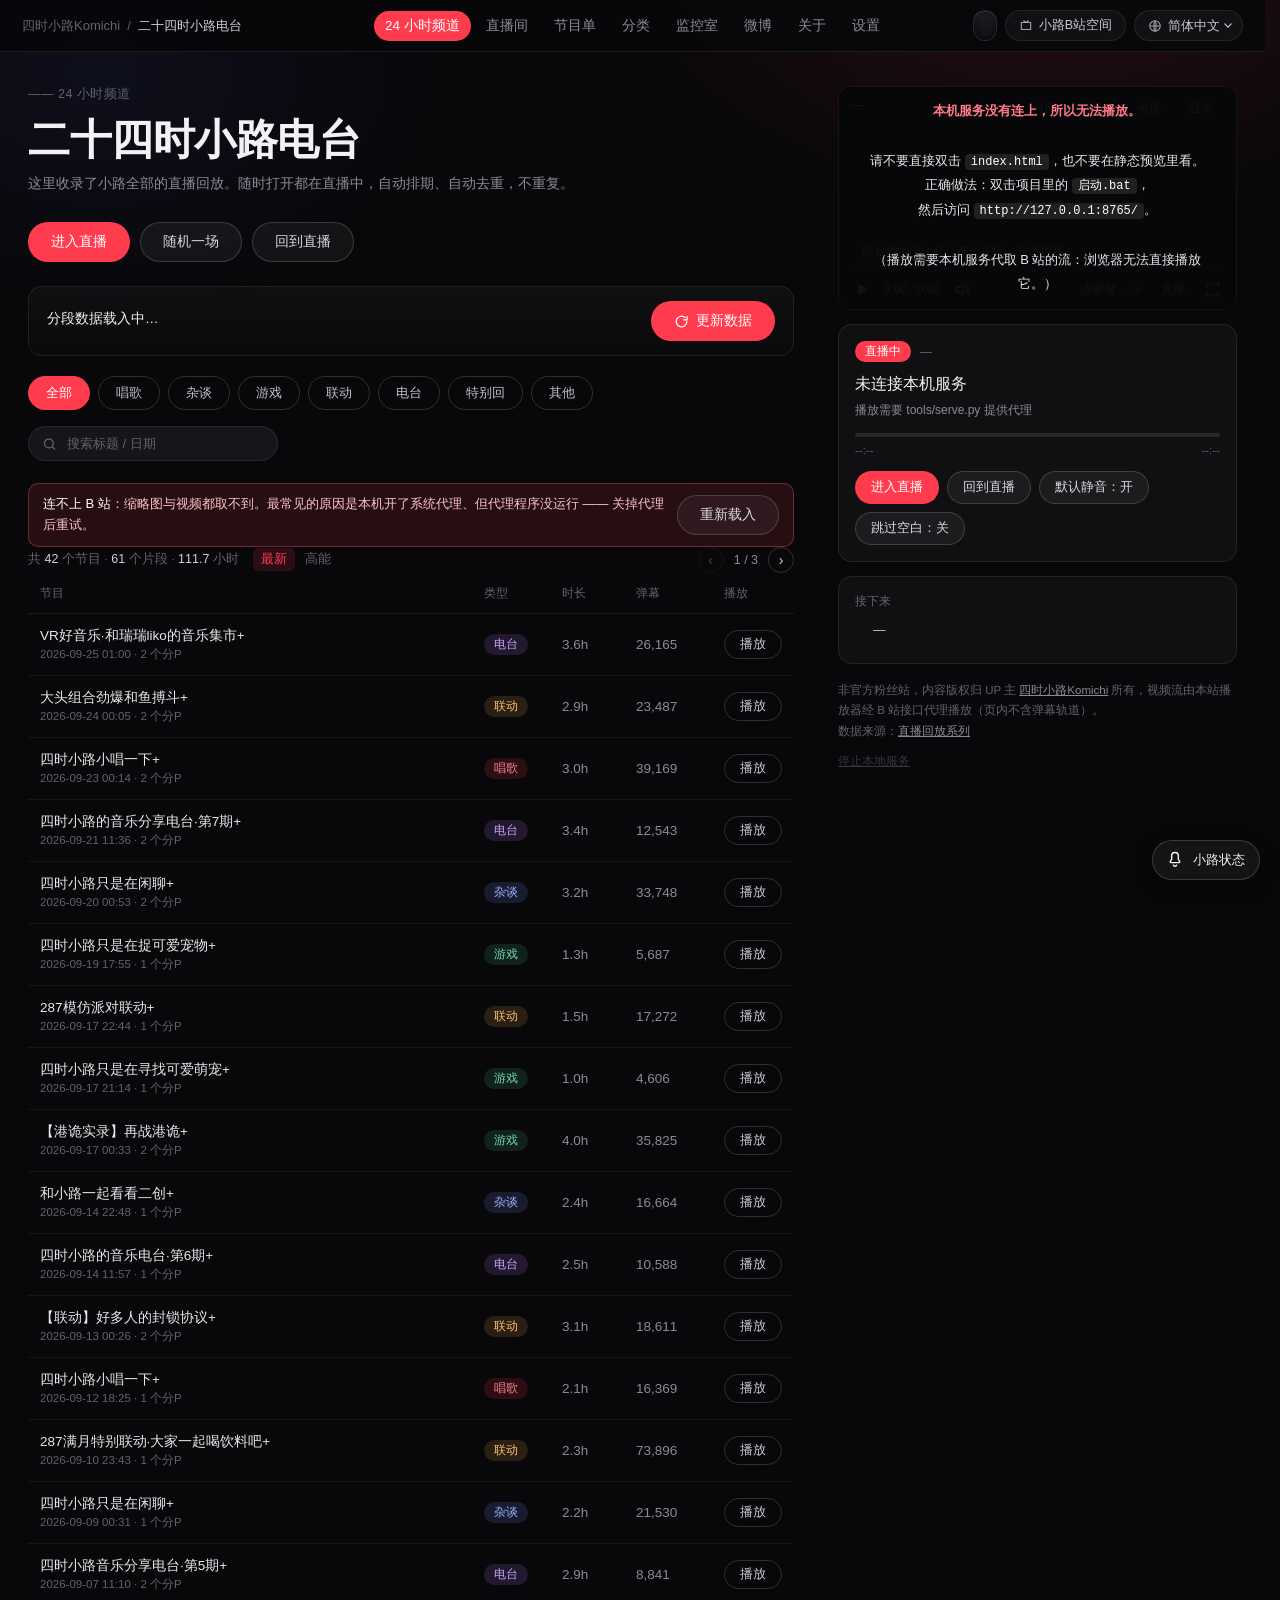
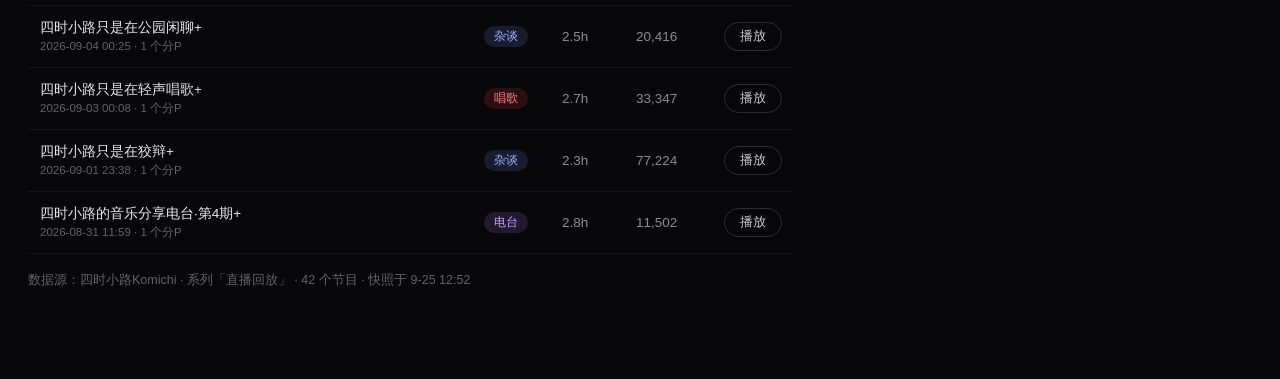
==== commit a30ad676: "站内主播管理：网页里增删改主播 + 修复 SESSDATA 外泄 - 新增 /api/stations/probe|save|delete 与设置页「主播管理」面板：   填 UID 点「检测」即自动" ====
--- a/index.html
+++ b/index.html
@@ -5,6 +5,40 @@
 <meta name="viewport" content="width=device-width, initial-scale=1">
 <title>二十四时小路电台 · 四时小路 24 小时直播回放</title>
 <link rel="stylesheet" href="assets/style.css">
+<script>
+/* 切换板块是整页重载（数据源换了，时间轴必须整个重建）。重载会有一小段
+   「骨架态」——页面框架在、内容是空的，和切换前的画面一对比就是一次突变。
+   所以在文档**最早的时机**铺上目标板块的底色把它盖住：旧页面先过渡到这个色，
+   重载期间同色延续，新内容就绪后再淡入。用户看到的是「颜色过渡 + 停留」，不是闪一下。
+   这一小段必须内联：等 style.css / app.js 到位就太晚了。 */
+(function () {
+  try {
+    var v = sessionStorage.getItem('xl_veil');
+    if (!v) return;
+    var d = JSON.parse(v) || {};
+    // 过期的标记一律作废：这只该在一次「切板块」里生效。万一上回没走到收尾
+    // （脚本报错之类）留了残留，也不能让下一次打开页面还蒙着遮罩。
+    if (!d.at || Date.now() - d.at > 10000) {
+      sessionStorage.removeItem('xl_veil');
+      return;
+    }
+    document.documentElement.classList.add('switching');
+    if (d.bg) document.documentElement.style.setProperty('--bg', d.bg);
+    /* 硬兜底：正常路径由 app.js 在内容就绪后撤掉遮罩。
+       万一某条路径没走到那儿（脚本报错、数据一直不来），
+       也不能让整个页面永久藏着 —— 到点无条件放出来。 */
+    setTimeout(function () {
+      document.documentElement.classList.remove('switching');
+    }, 6000);
+  } catch (e) { /* 隐私模式下拿不到 sessionStorage，就当没这回事 */ }
+})();
+</script>
+<style>
+  /* 盖住重载空窗：html 铺底色，body 先不显示（用 opacity 以便淡入而不是硬切） */
+  html.switching { background: var(--bg, #08080a); }
+  html.switching body { opacity: 0; }
+  body { transition: opacity .18s ease-out; }
+</style>
 </head>
 <body>
 <div class="glow"></div>
@@ -16,6 +50,8 @@
     <span class="tb-cur" id="tb-cur">二十四时小路电台</span>
   </div>
   <nav class="tb-tabs">
+    <!-- 激活标签的那颗红色胶囊：不属于任何标签，而是在标签之间滑过去 -->
+    <i class="tb-pill" id="tb-pill" aria-hidden="true"></i>
     <a class="tab" data-view="live" href="#/live">24 小时频道</a>
     <a class="tab" data-view="broadcast" href="#/broadcast">直播间</a>
     <a class="tab" data-view="schedule" href="#/schedule">节目单</a>
@@ -327,8 +363,28 @@
         </div>
         <p class="live-note">回放清单按<b>主播主页 → 合集和系列 → 系列·直播回放</b>自动获取，
           只需要 UID —— 换成别的主播也一样。拿不到时点「重新获取」，或等它自己重试；
-          也可以在 data/stations.json 里手填 series_id 强制指定某个系列。</p>
+          也可以在这里<b>手动指定</b>某位主播用哪个系列（见下面「主播管理」）。</p>
         <div class="live-result" id="series-state"></div>
+      </div>
+      <div class="live-card" style="margin-top:18px">
+        <div class="live-card-h">主播管理</div>
+        <p class="live-note">填 B 站<b>空间号</b>（个人主页网址
+          <code>space.bilibili.com/&lt;数字&gt;</code> 里那串数字），点「检测」自动查出
+          主播名、直播间号与可选的回放系列。加进来的人会出现在顶栏那排色灯里 ——
+          <b>不用再手工改 data/stations.json</b>。</p>
+        <div class="live-send">
+          <input id="st-mid" inputmode="numeric" autocomplete="off" placeholder="主播 UID">
+          <button class="btn small primary" id="st-probe" type="button">检测</button>
+        </div>
+        <label class="seg-auto" id="st-source-box" hidden>回放来源
+          <select id="st-source"></select>
+        </label>
+        <p class="live-note" id="st-source-note" hidden></p>
+        <div class="qp-btns">
+          <button class="btn small primary" id="st-save" type="button" hidden>保存</button>
+        </div>
+        <div class="live-result" id="st-state"></div>
+        <div class="key-list" id="st-list"></div>
       </div>
       <div class="live-card" style="margin-top:18px">
         <div class="live-card-h">从浏览器一键启动</div>
--- a/assets/style.css
+++ b/assets/style.css
@@ -92,6 +92,13 @@
 
 * { box-sizing: border-box; }
 
+html {
+  /* 滚动条槽位始终占着。切换视图时页面长度会变（主站 1871px、微博 412px），
+     不固定槽位的话滚动条一出现/消失，正文宽度就差 15px ——
+     实测每次在主站和微博之间切，整个版面会横向抖 7px。 */
+  scrollbar-gutter: stable;
+}
+
 html, body {
   margin: 0;
   padding: 0;
@@ -137,7 +144,31 @@
 .tb-sep { color: var(--muted-2); }
 .tb-cur { color: #cfcfd6; }
 
-.tb-tabs { display: flex; align-items: center; gap: 4px; }
+.tb-tabs { display: flex; align-items: center; gap: 4px; position: relative; }
+
+/* 激活标签的红色胶囊做成**会滑动**的独立元素。
+   原先是每个标签各自切背景色，看起来是「旧的灭、新的亮」两个动作；
+   一颗胶囊滑过去才是连贯的一个动作 —— 切页的流畅感大半来自这里。
+   位置由 JS 一次性算好（切换 / 尺寸变化 / 换语言），不参与每帧渲染。 */
+.tb-pill {
+  position: absolute;
+  top: 0;
+  left: 0;
+  width: 0;
+  height: 0;
+  border-radius: 999px;
+  background: var(--red);
+  z-index: 0;
+  pointer-events: none;
+  opacity: 0;               /* 位置算出来之前先不露脸 */
+}
+.tb-pill.ready {
+  opacity: 1;
+  transition: transform .26s cubic-bezier(.3, .8, .3, 1),
+              width .26s cubic-bezier(.3, .8, .3, 1),
+              background-color .26s;
+}
+.tb-tabs > .tab { position: relative; z-index: 1; }
 .tab {
   padding: 6px 16px;
   border-radius: 999px;
@@ -150,7 +181,11 @@
   transition: color .15s, background .15s;
 }
 .tab:hover { color: #d8d8de; }
-.tab.active { background: var(--red); color: #fff; font-weight: 500; }
+/* 背景交给会滑动的胶囊，标签自己只改文字色 */
+.tab.active { color: #fff; font-weight: 500; }
+@media (prefers-reduced-motion: reduce) {
+  .tb-pill.ready { transition: none; }
+}
 
 .tb-right { display: flex; justify-content: flex-end; gap: 8px; white-space: nowrap; }
 .ghost-btn {
@@ -229,6 +264,24 @@
 /* 视图切换：一次只显示一个 */
 .views > .view { display: none; }
 .views > .view.active { display: block; }
+
+/* 切页的入场动画。
+   只动 opacity / transform —— 两者都走合成层，不触发重排，所以分类页那种
+   近 1.3 万像素高的长列表切起来也不掉帧（实测切换耗时 17ms、无 >50ms 帧）。
+   由 JS 在**切换发生时**加 .view-enter 触发；首屏不加，免得和启动渲染抢主线程。 */
+/* 带一点方向感：往右点标签 → 新页从右边滑进来，往左点则相反。
+   --enter-x 由 JS 按「新旧视图在标签条里的先后」给（±16px）；
+   首屏（没有前后关系）就是 0，只做淡入。 */
+@keyframes viewEnter {
+  from { opacity: 0; transform: translate3d(var(--enter-x, 0px), 10px, 0); }
+  to { opacity: 1; transform: none; }
+}
+.views > .view.view-enter {
+  animation: viewEnter .22s cubic-bezier(.22, .7, .3, 1) both;
+}
+@media (prefers-reduced-motion: reduce) {
+  .views > .view.view-enter { animation: none; }
+}
 
 .sub {
   margin: 0 0 26px;
@@ -1123,6 +1176,17 @@
   gap: clamp(18px, 2.4%, 34px);
   align-items: start;
 }
+
+/* 切视图时两列宽度会变（主站侧栏 404px ↔ 非直播 288px），原来是「啪」地跳过去。
+   让它滑过去。**只在切页那一下启用**：常驻 transition 会让拖动窗口时布局跟着迟钝
+   （改窗口大小本来就该即时响应）。类由 setView 加、320ms 后摘掉。 */
+body.view-switching .wrap {
+  transition: grid-template-columns .26s cubic-bezier(.3, .8, .3, 1),
+              gap .26s cubic-bezier(.3, .8, .3, 1);
+}
+@media (prefers-reduced-motion: reduce) {
+  body.view-switching .wrap { transition: none; }
+}
 body.view-other .col-right {
   order: 0;
   position: sticky;      /* 长页面（分类 / 设置）往下滚时小窗一直在视野里 */
@@ -1148,10 +1212,14 @@
   .pv-title { font-size: 12px; }
   .pv-topbtns { gap: 4px; }
   .pv-btn { padding: 3px 7px; font-size: 11px; }
-  .pv-bar { gap: 1px; padding: 0 5px 4px; }
+  .pv-bar { gap: 0; padding: 0 4px 4px; }
+  /* 时间是控制条里唯一会变宽的东西（"1:04:59 / 2:47:25" 这种，节目越长越宽）。
+     288px 的侧栏下控件总宽本来就卡在边界上，时间一长就会把最后一个按钮挤出去
+     （实测溢出 2px）。所以这里除了收紧字号与间距，还让它可压缩：
+     宁可时间显示得短一点，也不能让按钮被挤出可视区。 */
+  .pv-time { font-size: 10.5px; padding: 0 1px; flex: 0 1 auto; min-width: 0; overflow: hidden; }
   .pv-ic { width: 26px; height: 26px; }
   .pv-ic svg { width: 16px; height: 16px; }
-  .pv-time { font-size: 11px; padding: 0 2px; }
   .pv-sel { padding: 4px 18px 4px 6px; font-size: 11px; }
   .pv-txt { padding: 0 8px; font-size: 11px; }
   /* 音量滑块在这个宽度里根本展不开（hover 要再伸出 64px），只留静音键 */
@@ -1687,6 +1755,9 @@
 .live-note b { color: var(--text); font-weight: 500; }
 /* 同 .net-alert：display:flex 盖掉 [hidden]（#live-cred-box 初始带 hidden） */
 .live-cred[hidden] { display: none; }
+/* 同上：主播管理里的「回放来源」下拉用它包着，初始 hidden。
+   凡是类里写了 display 的元素，HTML 的 hidden 都会失效 —— 见本文件另外两处同款注释。 */
+.seg-auto[hidden] { display: none; }
 .live-cred { display: flex; gap: 8px; margin-bottom: 10px; }
 .live-send { display: flex; gap: 8px; margin-bottom: 8px; }
 .live-card input {
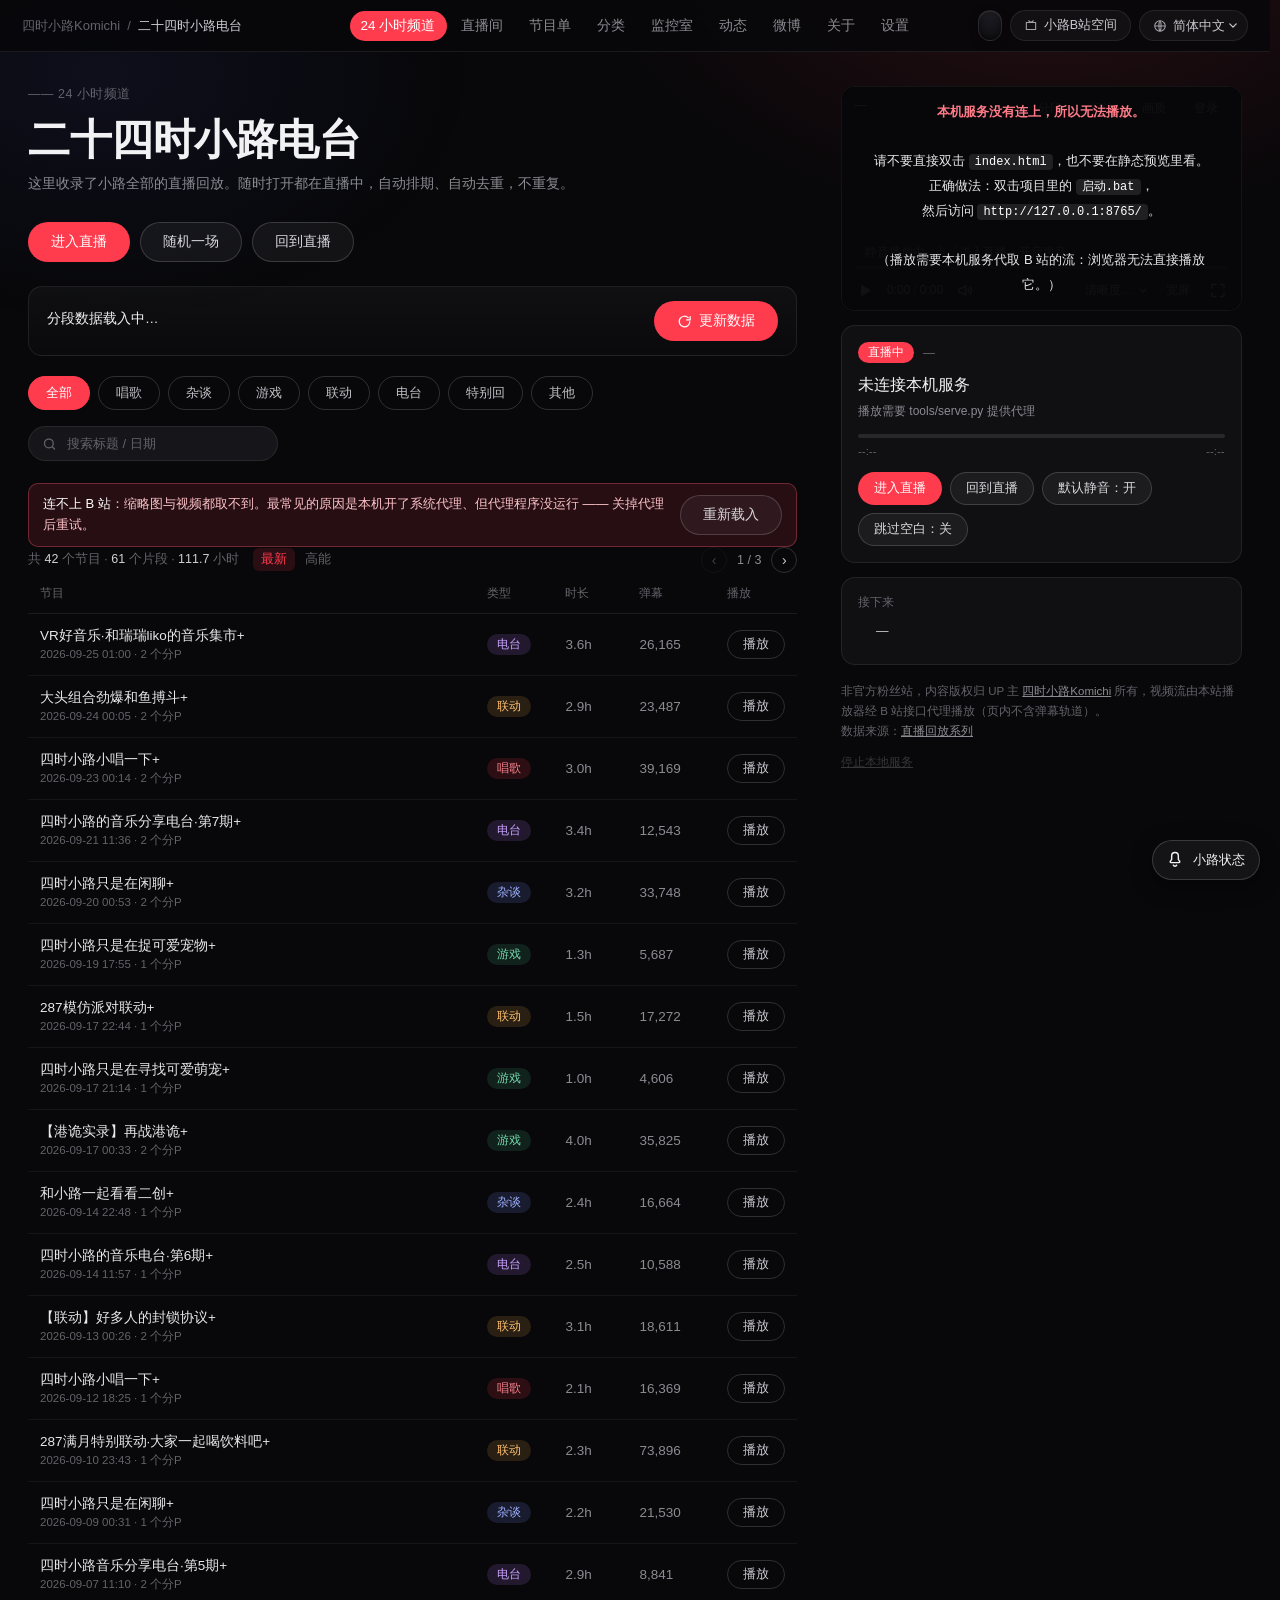
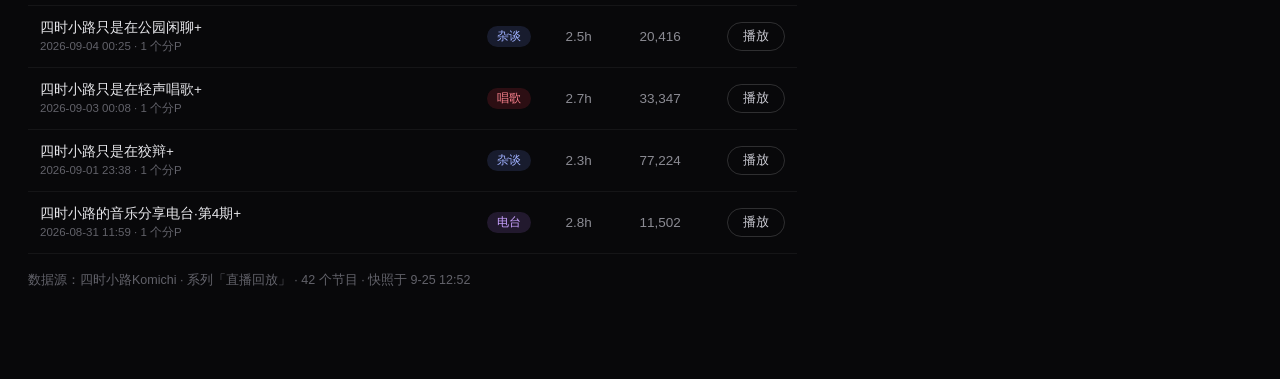
==== commit 7c0c2950: "版本号 → v1.6.3（新增「动态」板块）" ====
--- a/index.html
+++ b/index.html
@@ -11,7 +11,16 @@
    所以在文档**最早的时机**铺上目标板块的底色把它盖住：旧页面先过渡到这个色，
    重载期间同色延续，新内容就绪后再淡入。用户看到的是「颜色过渡 + 停留」，不是闪一下。
    这一小段必须内联：等 style.css / app.js 到位就太晚了。 */
+window.__BOOT_T0 = Date.now();
 (function () {
+  /* 加载动画的硬兜底：万一 app.js 报错、或清单一直不来，也不能让页面永久蒙着。
+     正常路径由 app.js 的 hideBootVeil() 在数据渲染完后撤掉。 */
+  setTimeout(function () {
+    var b = document.getElementById('boot-veil');
+    if (!b || b.classList.contains('gone')) return;
+    b.classList.add('gone');
+    setTimeout(function () { if (b.parentNode) b.parentNode.removeChild(b); }, 420);
+  }, 8000);
   try {
     var v = sessionStorage.getItem('xl_veil');
     if (!v) return;
@@ -34,13 +43,86 @@
 })();
 </script>
 <style>
-  /* 盖住重载空窗：html 铺底色，body 先不显示（用 opacity 以便淡入而不是硬切） */
+  /* 盖住重载空窗：html 铺底色，内容先不显示（用 opacity 以便淡入而不是硬切）。
+     排除 #boot-veil —— 父级 opacity 会把它一起带走，那样切板块时只剩一块纯色。 */
   html.switching { background: var(--bg, #08080a); }
-  html.switching body { opacity: 0; }
-  body { transition: opacity .18s ease-out; }
+  html.switching body > *:not(#boot-veil) { opacity: 0; }
+  body > *:not(#boot-veil) { transition: opacity .18s ease-out; }
+
+  /* 首屏加载动画。必须内联：等 style.css / app.js 到位就太晚了，
+     那时用户已经先看到了空列表，再出现动画等于没有动画。 */
+  #boot-veil {
+    position: fixed; inset: 0; z-index: 1000;
+    display: flex; flex-direction: column; align-items: center; justify-content: center;
+    gap: 22px;
+    background: var(--bg, #08080a);
+    color: #e9e9ee; user-select: none;
+    font: 400 14px/1.7 system-ui, -apple-system, "Segoe UI", "Microsoft YaHei", sans-serif;
+    transition: opacity .4s ease-out, visibility .4s;
+  }
+  #boot-veil.gone { opacity: 0; visibility: hidden; pointer-events: none; }
+
+  /* 中间那颗「直播中」的红点 + 两圈错开的扩散波 */
+  .bv-pulse { position: relative; width: 78px; height: 78px; display: grid; place-items: center; }
+  .bv-dot {
+    width: 15px; height: 15px; border-radius: 50%;
+    background: var(--red, #ff3b4e);
+    box-shadow: 0 0 24px color-mix(in srgb, var(--red, #ff3b4e) 55%, transparent);
+    animation: bvBeat 1.5s ease-in-out infinite;
+  }
+  .bv-ring {
+    position: absolute; inset: 0; border-radius: 50%; opacity: 0;
+    border: 1.5px solid var(--red, #ff3b4e);
+    animation: bvRing 2.6s ease-out infinite;
+  }
+  .bv-ring + .bv-ring { animation-delay: 1.3s; }
+  @keyframes bvBeat { 0%, 100% { transform: scale(1); } 50% { transform: scale(1.3); } }
+  @keyframes bvRing { 0% { transform: scale(.34); opacity: .5; } 100% { transform: scale(1.1); opacity: 0; } }
+
+  /* 声波柱：节奏错开，看起来像在收声而不是整体呼吸 */
+  .bv-bars { display: flex; align-items: flex-end; gap: 6px; height: 24px; }
+  .bv-bars i {
+    width: 4px; height: 100%; border-radius: 2px; opacity: .8;
+    background: var(--red, #ff3b4e);
+    transform-origin: 50% 100%;
+    animation: bvBar 1.05s ease-in-out infinite;
+  }
+  .bv-bars i:nth-child(2) { animation-duration: .85s;  animation-delay: -.3s; }
+  .bv-bars i:nth-child(3) { animation-duration: 1.25s; animation-delay: -.6s; }
+  .bv-bars i:nth-child(4) { animation-duration: .95s;  animation-delay: -.15s; }
+  .bv-bars i:nth-child(5) { animation-duration: 1.15s; animation-delay: -.45s; }
+  @keyframes bvBar { 0%, 100% { transform: scaleY(.26); } 50% { transform: scaleY(1); } }
+
+  .bv-text { font-size: 13px; letter-spacing: .18em; opacity: .8; }
+  .bv-brand { margin-top: -10px; font-size: 11px; letter-spacing: .34em; opacity: .36; }
+
+  /* 底部一道来回扫的细线：只表示「还在忙」，不表示具体百分比（首屏没有可信的进度） */
+  .bv-bar {
+    position: absolute; left: 0; right: 0; bottom: 0; height: 2px; overflow: hidden;
+    background: color-mix(in srgb, var(--red, #ff3b4e) 16%, transparent);
+  }
+  .bv-bar::after {
+    content: ""; position: absolute; top: 0; bottom: 0; width: 34%;
+    background: var(--red, #ff3b4e);
+    animation: bvSlide 1.6s ease-in-out infinite;
+  }
+  @keyframes bvSlide { 0% { transform: translateX(-120%); } 100% { transform: translateX(320%); } }
+
+  @media (prefers-reduced-motion: reduce) { #boot-veil * { animation: none !important; } }
 </style>
 </head>
 <body>
+<div id="boot-veil" aria-hidden="true">
+  <div class="bv-pulse">
+    <span class="bv-ring"></span><span class="bv-ring"></span>
+    <span class="bv-dot"></span>
+  </div>
+  <div class="bv-bars"><i></i><i></i><i></i><i></i><i></i></div>
+  <div class="bv-text">正在接通频道</div>
+  <div class="bv-brand">24H RADIO</div>
+  <div class="bv-bar"></div>
+</div>
+
 <div class="glow"></div>
 
 <header class="topbar">
@@ -57,6 +139,7 @@
     <a class="tab" data-view="schedule" href="#/schedule">节目单</a>
     <a class="tab" data-view="categories" href="#/categories">分类</a>
     <a class="tab" data-view="multi" href="#/multi">监控室</a>
+    <a class="tab" data-view="dynamic" href="#/dynamic">动态</a>
     <a class="tab" data-view="weibo" href="#/weibo">微博</a>
     <a class="tab" data-view="about" href="#/about">关于</a>
     <a class="tab" data-view="settings" href="#/settings">设置</a>
@@ -274,6 +357,18 @@
       </table>
     </section>
 
+    <section class="view" id="view-dynamic">
+      <div class="eyebrow">—— 动态</div>
+      <h1 class="title sm" id="dyn-title">动态</h1>
+      <p class="sub" id="dyn-sub">这里显示当前板块主播在 B 站发布的最新动态。</p>
+
+      <div class="wb-note" id="dyn-note" hidden></div>
+
+      <div class="wb-list" id="dyn-list"></div>
+
+      <div class="wb-foot" id="dyn-foot" hidden></div>
+    </section>
+
     <section class="view" id="view-weibo">
       <div class="eyebrow">—— 微博</div>
       <h1 class="title sm" id="wb-title">微博</h1>
@@ -380,6 +475,13 @@
           <select id="st-source"></select>
         </label>
         <p class="live-note" id="st-source-note" hidden></p>
+        <label class="seg-auto" id="st-color-box" hidden>板块颜色
+          <span class="st-color-wrap">
+            <input type="color" id="st-accent" value="#8a8a95" aria-label="板块颜色">
+            <button class="btn small ghost" id="st-accent-auto" type="button">按头像取色</button>
+          </span>
+        </label>
+        <p class="live-note" id="st-accent-note" hidden></p>
         <div class="qp-btns">
           <button class="btn small primary" id="st-save" type="button" hidden>保存</button>
         </div>
@@ -489,17 +591,20 @@
 
     <div class="mark-panel" id="mark-panel" hidden>
       <div class="qp-h">标注片段</div>
-      <p>片段由 <code>tools/auto_segments.py</code> 从音频响度自动检测，已写入
-        <code>data/segments.js</code>。这里用于<b>手工修正</b>个别不准的地方：
-        播放到片段开头按 <code>M</code>，到片段结尾再按 <code>M</code>，即成对记下一段。
-        标完把下面的 JSON 覆盖到 <code>data/segments.js</code>，再打开「跳过空白」。</p>
+      <p>分段由 <code>tools/auto_segments.py</code> 自动检测。这里<b>直接改</b>不准的地方：
+        列表就是当前分P 的每一段 —— <b>起 / 止</b> 把边界设成当前播放位置，
+        <b>拆</b> 在当前位置切成两段，<b>并</b> 与下一段合并，<b>删</b> 去掉多余段。
+        要新增一段：播到开头按 <code>M</code>，到结尾再按 <code>M</code>。
+        改完点「保存到服务端」即可写入 <code>segments.js</code>（不用再手工搬运 JSON）。</p>
       <div class="mp-cur" id="mark-cur">—</div>
-      <ol class="mp-list" id="mark-list"><li class="mp-empty">还没有标记</li></ol>
+      <ol class="mp-list" id="mark-list"><li class="mp-empty">还没有分段</li></ol>
       <div class="qp-btns">
-        <button class="btn small ghost" id="btn-mark-undo">撤销上一个</button>
+        <button class="btn small ghost" id="btn-mark-undo">撤销上一个点</button>
         <button class="btn small ghost" id="btn-mark-clear">清空本分P</button>
-      </div>
-      <textarea class="mp-json" id="mark-json" readonly rows="5" spellcheck="false"></textarea>
+        <button class="btn small primary" id="btn-mark-save">已保存</button>
+      </div>
+      <div class="mp-hint" id="mark-hint"></div>
+      <textarea class="mp-json" id="mark-json" readonly rows="4" spellcheck="false"></textarea>
     </div>
 
     <div class="chapters-panel" id="chapters-panel" hidden>
@@ -578,6 +683,7 @@
 
 <script src="data/programs.js"></script>
 <script src="data/segments.js"></script>
+<script src="data/sung.js"></script>
 <script src="data/setlists.js"></script>
 <script src="data/labels.js"></script>
 <script src="assets/qrcode.min.js"></script>
--- a/assets/style.css
+++ b/assets/style.css
@@ -47,6 +47,11 @@
   --red: #ff3b4e;
   --red-soft: rgba(255, 59, 78, .14);
   --radius: 14px;
+  /* 滚动条：全站共用一套规格。系统默认滚动条在深色页面上是一条亮灰的粗条，
+     长列表那一栏（本场分段 / 节目单 / 弹幕）尤其扎眼。 */
+  --sb-w: 10px;                                 /* 槽位总宽 */
+  --sb-thumb: rgba(255, 255, 255, .15);         /* 滑块（静止） */
+  --sb-thumb-hover: rgba(255, 255, 255, .3);    /* 滑块（悬停） */
   /* 顶栏实际高度。窄屏会变成两行（52 + 标签条），所以要用变量而不是写死 52px ——
      直播间那栏按「整屏不滚动」算高度，用错值会多出几十像素、戳到右下角浮标底下。
      还有别的地方消费这个值时，改这一处即可。 */
@@ -97,6 +102,40 @@
      不固定槽位的话滚动条一出现/消失，正文宽度就差 15px ——
      实测每次在主站和微博之间切，整个版面会横向抖 7px。 */
   scrollbar-gutter: stable;
+}
+
+/* ---------------------------------------------------------------- 滚动条
+
+   全站统一：透明槽位 + 细滑块，静止时几乎不抢视线，悬停/拖动才亮起来。
+   槽位留 10px 是为了好抓，滑块再用 2px 透明边框收窄到 6px（background-clip:
+   padding-box），于是「抓得住、看着细」。拖动中用主题色 --red —— 切板块时跟着
+   一起变，和页面其它强调色是同一套语言。
+
+   注意 hover / active **只能改 background-color，不能用 background 简写** ——
+   简写会把 background-clip 重置回 border-box，滑块宽度会当场跳一下。 */
+::-webkit-scrollbar { width: var(--sb-w); height: var(--sb-w); }
+::-webkit-scrollbar-track { background: transparent; }
+::-webkit-scrollbar-thumb {
+  background-color: var(--sb-thumb);
+  background-clip: padding-box;
+  border: 2px solid transparent;
+  border-radius: 999px;
+}
+::-webkit-scrollbar-thumb:hover { background-color: var(--sb-thumb-hover); }
+::-webkit-scrollbar-thumb:active {
+  background-color: color-mix(in srgb, var(--red) 62%, transparent);
+}
+/* 两端的小箭头按钮是系统样式里最旧的那部分，直接去掉 */
+::-webkit-scrollbar-button { display: none; width: 0; height: 0; }
+::-webkit-scrollbar-corner { background: transparent; }
+
+/* Firefox 没有 ::-webkit-scrollbar，只能用它自己的两个属性。
+   必须用 @supports 隔开：Chromium 121+ 只要看到 scrollbar-color 就会**整条忽略**
+   ::-webkit-scrollbar 那套，悬停/拖动变色会全部失效。
+   反向地：任何自己写了 scrollbar-width / scrollbar-color 的容器都会绕开上面的规则、
+   退回系统样式。所以除了刻意隐藏滚动条的 .tb-tabs，别处不要再写这两个属性。 */
+@supports not selector(::-webkit-scrollbar) {
+  * { scrollbar-width: thin; scrollbar-color: var(--sb-thumb) transparent; }
 }
 
 html, body {
@@ -987,10 +1026,44 @@
   color: #d8d8de;
   font-variant-numeric: tabular-nums;
 }
-.mp-list { margin: 0; padding-left: 20px; max-height: 168px; overflow-y: auto; }
+.mp-list { margin: 0; padding: 0; list-style: none; max-height: 220px; overflow-y: auto; }
 .mp-list li { font-size: 12px; color: #c9c9d1; line-height: 1.7; font-variant-numeric: tabular-nums; }
-.mp-list li.mp-empty { list-style: none; margin-left: -20px; color: var(--muted-2); }
+.mp-list li.mp-empty { color: var(--muted-2); }
 .mp-list li b { color: var(--red); font-weight: 500; }
+/* 一段一行：两个可点的时间 + 时长 + 一排小操作。
+   操作按钮要够小，否则一屏放不下几段（一集常常 20 段以上）。 */
+.mp-row {
+  display: flex;
+  align-items: center;
+  gap: 4px;
+  padding: 1px 0;
+  border-bottom: 1px solid rgba(255, 255, 255, .04);
+}
+.mp-row .mp-t {
+  border: 0;
+  background: none;
+  padding: 1px 3px;
+  border-radius: 4px;
+  color: inherit;
+  font: inherit;
+  cursor: pointer;
+}
+.mp-row .mp-t:hover { background: rgba(255, 255, 255, .1); color: #fff; }
+.mp-row .mp-dash { color: var(--muted-2); }
+.mp-row .mp-len { min-width: 46px; color: var(--muted-2); }
+.mp-row .mp-acts { margin-left: auto; display: flex; gap: 3px; }
+.mp-row .mp-acts button {
+  border: 1px solid var(--line);
+  background: rgba(255, 255, 255, .04);
+  color: #c9c9d1;
+  border-radius: 5px;
+  padding: 1px 5px;
+  font-size: 11px;
+  line-height: 1.5;
+  cursor: pointer;
+}
+.mp-row .mp-acts button:hover { background: var(--red); border-color: var(--red); color: #fff; }
+.mp-hint { margin-top: 8px; font-size: 11.5px; color: var(--muted-2); }
 .mp-json {
   width: 100%;
   margin-top: 12px;
@@ -1438,9 +1511,6 @@
 .status-mini:hover { color: var(--text); border-color: rgba(255, 255, 255, .3); }
 
 .status-panel-body { padding: 12px 14px; max-height: 46vh; overflow-y: auto; overflow-x: hidden; }
-.status-panel-body::-webkit-scrollbar { width: 6px; }
-.status-panel-body::-webkit-scrollbar-thumb { background: rgba(255, 255, 255, .16); border-radius: 3px; }
-.status-panel-body::-webkit-scrollbar-track { background: transparent; }
 
 .status-loading { color: var(--muted); font-size: 13px; padding: 8px 0; }
 
@@ -1648,7 +1718,8 @@
      改成这里自己滚，保证「发弹幕」和常用语在矮窗口里也够得着。 */
   overflow-y: auto;
   overflow-x: hidden;
-  scrollbar-width: thin;
+  /* 不写 scrollbar-width：Chromium 见到它就会忽略 ::-webkit-scrollbar，
+     滚动条会退回系统样式（宽度和配色都跟不上主题）。统一见文件顶部「滚动条」块。 */
   /* 作为 container query 的容器：下面要按「这一栏自己的宽度」决定内部怎么排，
      而不是按视口宽度 —— 右栏宽是 13% 的函数，跟视口不是线性对应关系。 */
   container-type: inline-size;
@@ -1831,6 +1902,66 @@
 
 /* ---------------- 设置页：快捷键绑定（默认全部留空，用户自己按） */
 .key-list { display: flex; flex-direction: column; }
+/* ---- 主播列表（设置页）----
+   名与元信息分两行：挤在一行时，UID/房间号那串没有宽度约束，
+   会把主播名压得几乎看不见 —— 自定义 UID 位数变长后尤其明显。 */
+.st-row {
+  display: flex;
+  align-items: center;
+  gap: 10px;
+  padding: 9px 0;
+  border-bottom: 1px solid var(--line);
+}
+.st-row:last-child { border-bottom: 0; }
+.st-row-main { flex: 1; min-width: 0; }
+.st-row-name {
+  font-size: 13px;
+  color: var(--text);
+  white-space: nowrap;
+  overflow: hidden;
+  text-overflow: ellipsis;
+}
+.st-row-meta {
+  margin-top: 2px;
+  font-size: 11px;
+  color: var(--muted-2);
+  overflow-wrap: anywhere;      /* 长数字串得能断行，不能把容器撑破 */
+}
+
+/* 行首那个圆点本身就是颜色盘：点开就是系统取色器，改完即存。
+   注意**不要**写 -webkit-appearance: none —— 那会让 Chrome 干脆不画 swatch，
+   圆点变成一块空白（实测踩过）。只定制 swatch 的圆角就够了。 */
+/* 选择器要带上 .st-row 才有足够特异性：上面 `.live-card input { flex: 1 }` 会一并
+   命中这里，把色点从 22px 撑成整行宽（425px，实测）。同一个坑 1943 行给复选框
+   写过一次注释 —— 这次又踩了，所以这里把选择器写严一点。 */
+.st-row input.st-dot {
+  flex: none;
+  width: 22px;
+  height: 22px;
+  padding: 0;
+  border: 1px solid var(--line-2);
+  border-radius: 50%;
+  background: none;
+  cursor: pointer;
+}
+.st-row input.st-dot::-webkit-color-swatch-wrapper { padding: 0; }
+.st-row input.st-dot::-webkit-color-swatch { border: none; border-radius: 50%; }
+.st-row input.st-dot::-moz-color-swatch { border: none; border-radius: 50%; }
+.st-row input.st-dot:hover { border-color: var(--muted); }
+
+.st-color-wrap { display: flex; align-items: center; gap: 10px; }
+/* flex: none 同上 —— 不写的话 `.live-card input { flex: 1 }` 会把它拉长 */
+#st-accent {
+  flex: none;
+  width: 42px;
+  height: 26px;
+  padding: 0;
+  border: 1px solid var(--line-2);
+  border-radius: 6px;
+  background: none;
+  cursor: pointer;
+}
+
 .key-row {
   display: flex;
   align-items: center;
@@ -2043,7 +2174,6 @@
   .quick-chips {
     flex-wrap: nowrap;
     overflow-x: auto;
-    scrollbar-width: thin;
   }
   /* 不换行的 flex 容器会把 chip 压扁（chip 默认 flex-shrink:1）→ 保持自然宽度 */
   .quick-chips > * { flex: 0 0 auto; }
@@ -2060,7 +2190,7 @@
      在这个宽度下会折成 8 行、占 154px，比整个弹幕列表还高。窄栏下缩小字号，
      并限高 5 行自己滚 —— 不截断（截断会让操作步骤读不到），滚动可达全文。 */
   .live-note { font-size: 11.5px; line-height: 1.55; }
-  #live-cred-state { max-height: 90px; overflow-y: auto; scrollbar-width: thin; }
+  #live-cred-state { max-height: 90px; overflow-y: auto; }
 }
 
 
@@ -2442,3 +2572,6 @@
 .wb-foot[hidden] { display: none; }
 
 .wb-skel { height: 74px; border-radius: 12px; background: var(--panel); }
+
+/* 动态页复用整套 .wb-* 卡片样式，只多这一条：图被 B 站隐去时的兜底文案 */
+.dyn-empty { color: var(--muted-2); font-size: 12.5px; }
